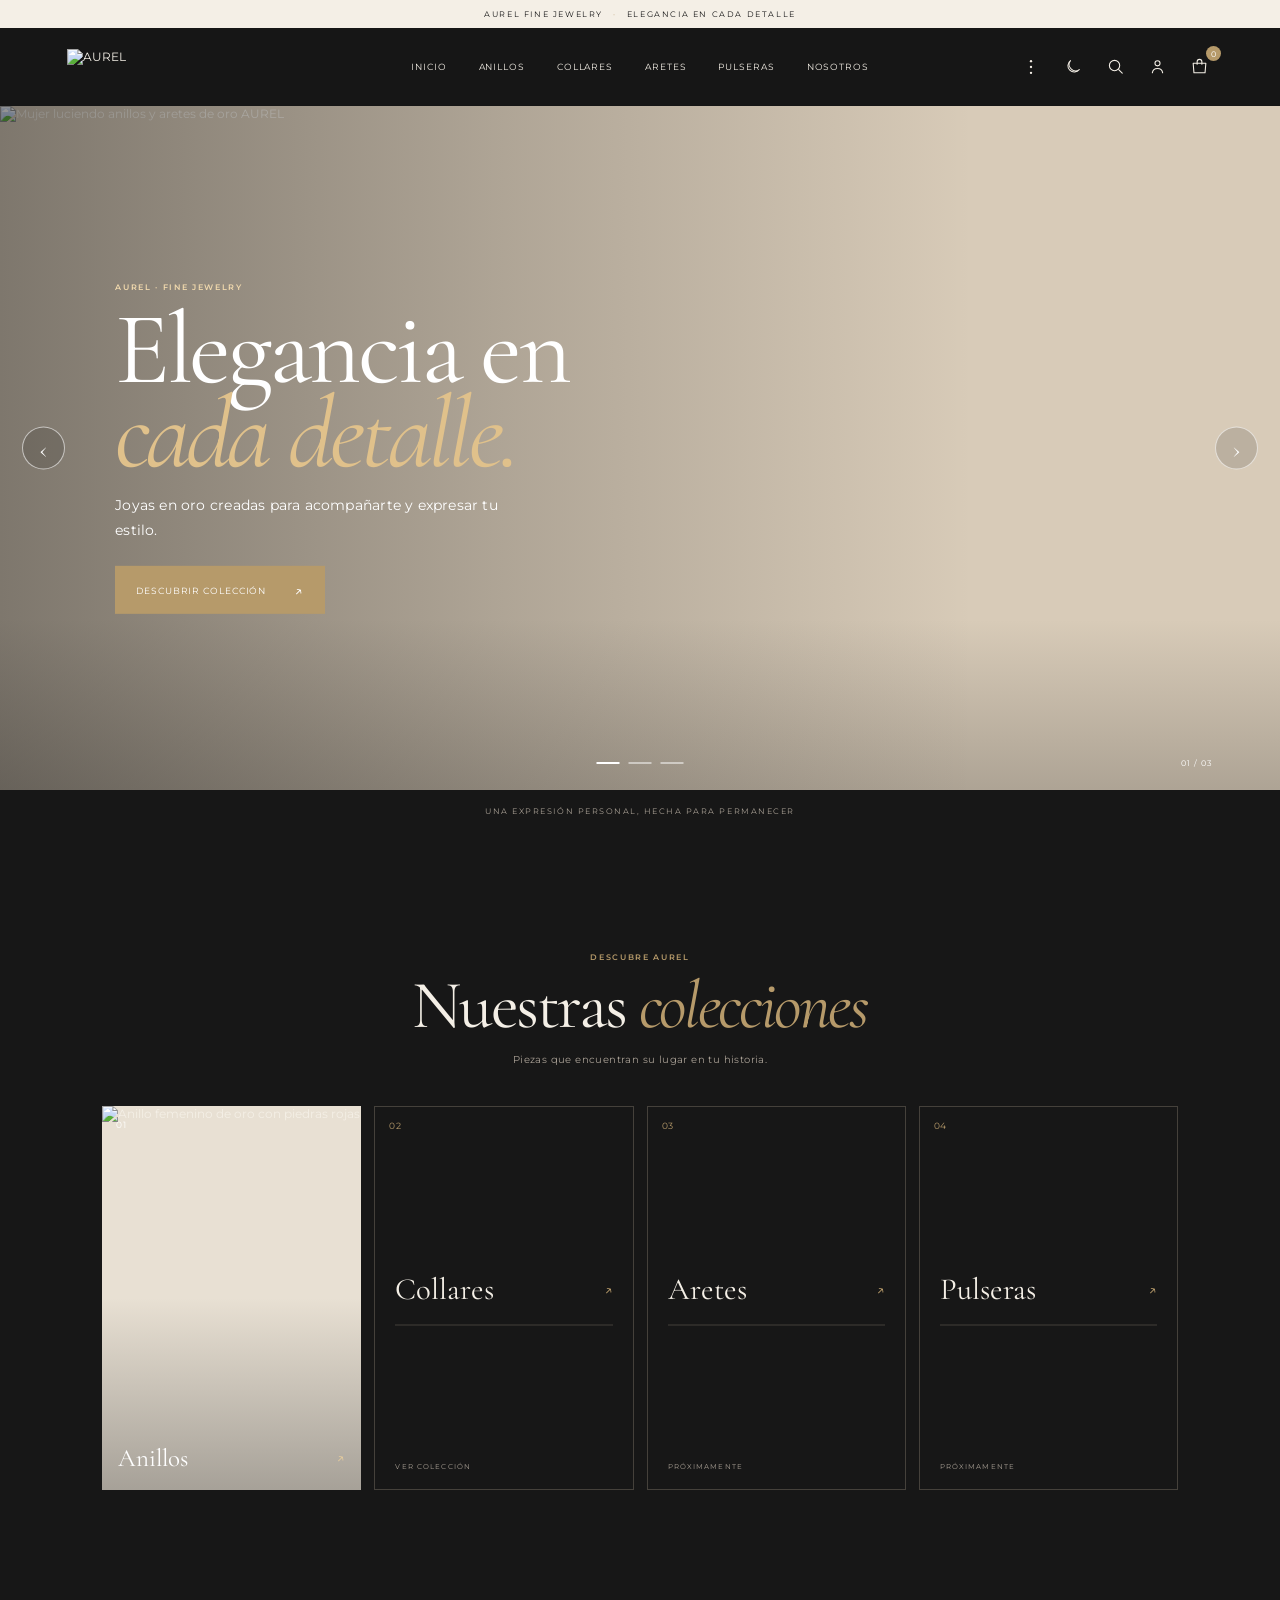
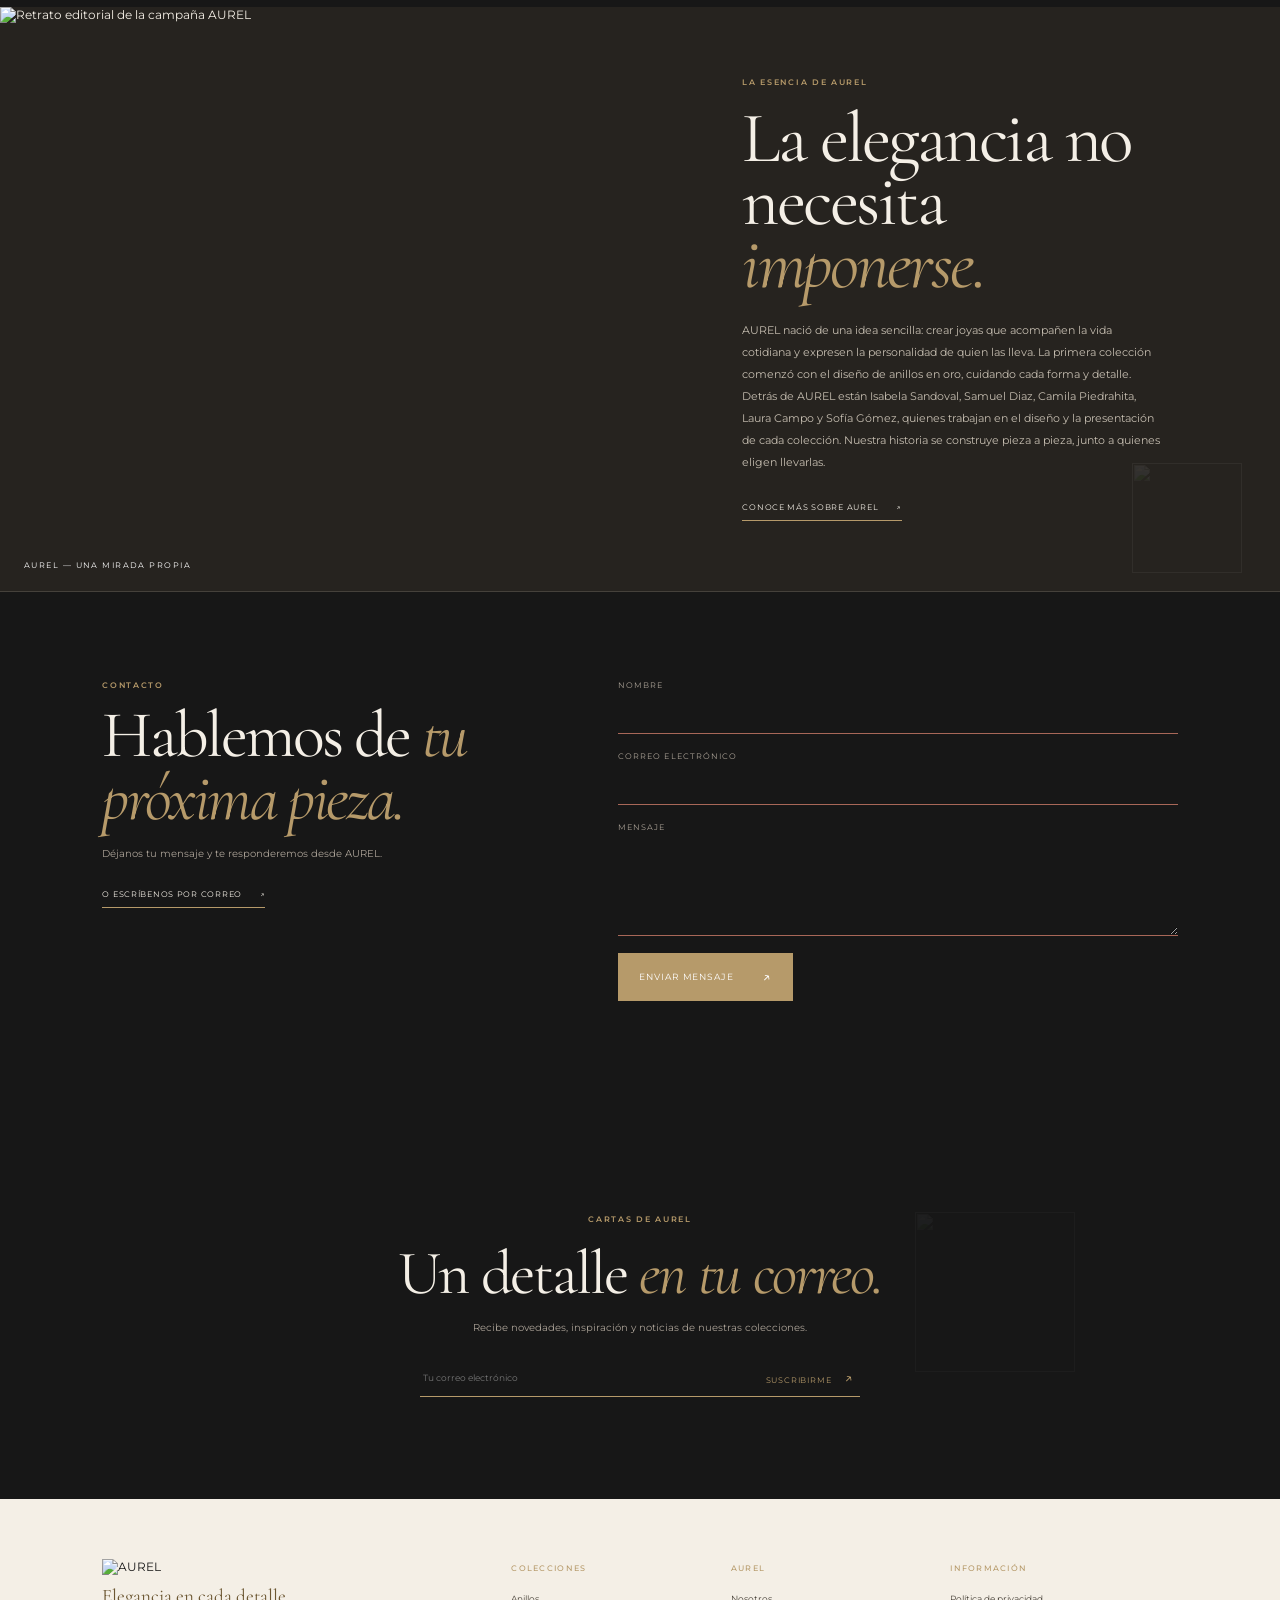
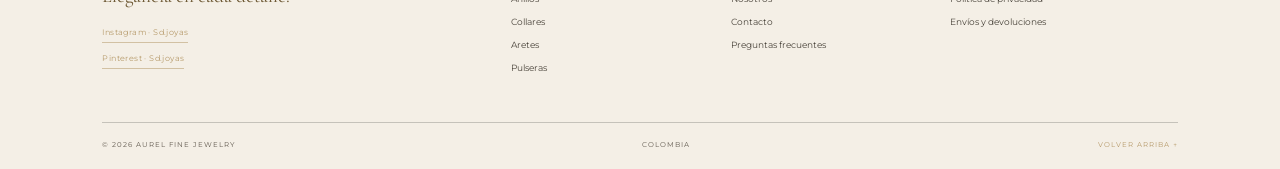
==== index.html @ a9e57bd9 "Add files via upload" ====
﻿<!doctype html>
<html lang="es" data-theme="dark">
<head>
<meta charset="utf-8"><meta name="viewport" content="width=device-width, initial-scale=1"><meta name="theme-color" content="#171717"><meta name="description" content="AUREL Fine Jewelry. Joyas de oro contemporáneas, elegancia en cada detalle.">
<title>AUREL — Fine Jewelry</title>
<link rel="preconnect" href="https://fonts.googleapis.com"><link rel="preconnect" href="https://fonts.gstatic.com" crossorigin><link href="https://fonts.googleapis.com/css2?family=Cormorant+Garamond:wght@400;500;600&family=Montserrat:wght@400;500;600&display=swap" rel="stylesheet"><link rel="stylesheet" href="styles.css"><script src="script.js" defer></script>
</head>
<body>
<div class="topline">AUREL FINE JEWELRY <span>·</span> ELEGANCIA EN CADA DETALLE</div>
<header class="header"><button class="menu-toggle icon-button" aria-label="Abrir menú" aria-expanded="false" aria-controls="primary-nav"><span></span><span></span></button><a class="brand" href="#inicio" aria-label="AUREL, inicio"><img src="img/Logotipo tipográfico@1x.png" alt="AUREL"></a><nav class="nav" id="primary-nav" aria-label="Navegación principal"><a href="#inicio">Inicio</a><a href="productos.html#anillos" data-category-nav="Anillos">Anillos</a><a href="collares.html" data-category-nav="Collares">Collares</a><a href="aretes.html#catalogo" data-category-nav="Aretes">Aretes</a><a href="pulseras.html#catalogo" data-category-nav="Pulseras">Pulseras</a><a href="#nosotros">Nosotros</a></nav><div class="header-actions"><button class="icon-button more-menu-toggle" aria-label="Abrir menú de navegación" aria-expanded="false" aria-controls="site-menu" title="Más secciones"><svg viewBox="0 0 24 24" aria-hidden="true"><circle cx="12" cy="5" r="1.4"/><circle cx="12" cy="12" r="1.4"/><circle cx="12" cy="19" r="1.4"/></svg></button><button class="icon-button theme-toggle" aria-label="Cambiar a modo oscuro" aria-pressed="false" title="Cambiar tema"><svg class="theme-sun" viewBox="0 0 24 24" aria-hidden="true"><circle cx="12" cy="12" r="3.5"/><path d="M12 2v2m0 16v2M4.93 4.93l1.42 1.42m11.3 11.3 1.42 1.42M2 12h2m16 0h2M4.93 19.07l1.42-1.42m11.3-11.3 1.42-1.42"/></svg><svg class="theme-moon" viewBox="0 0 24 24" aria-hidden="true"><path d="M20.5 15.4A8.5 8.5 0 0 1 8.6 3.5 8.5 8.5 0 1 0 20.5 15.4Z"/></svg></button><button class="icon-button search-toggle" aria-label="Buscar productos" aria-expanded="false"><svg viewBox="0 0 24 24" aria-hidden="true"><circle cx="10.8" cy="10.8" r="6.5"/><path d="m16 16 4.5 4.5"/></svg></button><button class="icon-button account-button" aria-label="Información de contacto"><svg viewBox="0 0 24 24" aria-hidden="true"><circle cx="12" cy="8" r="3.2"/><path d="M5.5 20c.4-3.5 2.7-5.5 6.5-5.5s6.1 2 6.5 5.5"/></svg></button><button class="icon-button cart-toggle" aria-label="Abrir carrito"><svg viewBox="0 0 24 24" aria-hidden="true"><path d="M4 8h16l-1 12H5L4 8Z"/><path d="M9 9V6a3 3 0 0 1 6 0v3"/></svg><span class="cart-count" aria-live="polite">0</span></button></div></header><nav class="site-menu" id="site-menu" aria-label="Todas las secciones" hidden><a href="index.html#inicio">Inicio</a><a href="index.html#categorias">Colecciones</a><details><summary>Productos</summary><a href="productos.html#anillos">Anillos</a><a href="collares.html">Collares</a><a href="aretes.html#catalogo">Aretes</a><a href="pulseras.html#catalogo">Pulseras</a></details><a href="index.html#nosotros">La esencia de AUREL</a><a href="index.html#contacto">Contacto</a></nav>
<form class="search-panel" role="search" hidden><label for="site-search">Buscar en AUREL</label><div><input id="site-search" type="search" placeholder="Anillo, diseño femenino…"><button type="submit" aria-label="Buscar">↗</button></div></form>
<main>
<section class="hero" id="inicio" aria-label="Campaña AUREL"><div class="carousel" aria-roledescription="carrusel"><div class="carousel-track" aria-live="polite"><article class="carousel-slide is-active" data-slide="0" aria-hidden="false"><img src="img/portada/modelo 1.png" alt="Mujer luciendo anillos y aretes de oro AUREL"><div class="slide-caption"><p class="eyebrow">AUREL · FINE JEWELRY</p><h1>Elegancia en<br><em>cada detalle.</em></h1><p class="slide-description">Joyas en oro creadas para acompañarte y expresar tu estilo.</p><a class="button button-gold" href="#categorias">Descubrir colección <span>↗</span></a></div></article><article class="carousel-slide" data-slide="1" aria-hidden="true"><img src="img/portada/modelo 2.png" alt="Mujer luciendo collares y pulseras de oro AUREL"><div class="slide-caption"><p class="eyebrow">AUREL · FINE JEWELRY</p><h2>Una expresión<br><em>personal.</em></h2><p class="slide-description">Diseños contemporáneos que convierten los detalles en identidad.</p><a class="button button-gold" href="#categorias">Descubrir colección <span>↗</span></a></div></article><article class="carousel-slide" data-slide="2" aria-hidden="true"><img src="img/portada/modelo 3.png" alt="Hombre luciendo anillo y cadena de oro AUREL"><div class="slide-caption"><p class="eyebrow">AUREL · FINE JEWELRY</p><h2>Hecho para<br><em>permanecer.</em></h2><p class="slide-description">Piezas para llevar contigo, todos los días y en cada historia.</p><a class="button button-gold" href="#categorias">Descubrir colección <span>↗</span></a></div></article></div><button class="carousel-arrow carousel-prev" aria-label="Fotografía anterior">‹</button><button class="carousel-arrow carousel-next" aria-label="Fotografía siguiente">›</button><div class="carousel-dots" role="group" aria-label="Elegir fotografía"><button class="is-active" data-go-slide="0" aria-label="Mostrar modelo 1" aria-pressed="true"></button><button data-go-slide="1" aria-label="Mostrar modelo 2" aria-pressed="false"></button><button data-go-slide="2" aria-label="Mostrar modelo 3" aria-pressed="false"></button></div><span class="carousel-count"><span class="current-slide">01</span> / 03</span></div><p class="hero-footnote">UNA EXPRESIÓN PERSONAL, HECHA PARA PERMANECER</p></section>


<section class="categories section-pad" id="categorias"><div class="section-head"><p class="eyebrow">DESCUBRE AUREL</p><h2>Nuestras <em>colecciones</em></h2><p class="section-intro">Piezas que encuentran su lugar en tu historia.</p></div><div class="category-grid"><a class="category-card category-rings" href="productos.html#anillos" data-category-link="Anillos"><img src="img/anillos/anillo F.png" alt="Anillo femenino de oro con piedras rojas" loading="lazy"><span class="category-number">01</span><span class="category-label">Anillos <b>↗</b></span></a><a class="category-card category-text-only" href="collares.html" data-category-link="Collares"><img class="category-photo" src="img/collares/collar F.png" alt="Collar AUREL" hidden><span class="category-number">02</span><span class="category-label">Collares <b>↗</b></span><span class="category-status">VER COLECCIÓN</span></a><a class="category-card category-text-only" href="aretes.html#catalogo" data-category-link="Aretes"><img class="category-photo" src="img/aretes/arete F.png" alt="Aretes AUREL" hidden><span class="category-number">03</span><span class="category-label">Aretes <b>↗</b></span><span class="category-status">PRÓXIMAMENTE</span></a><a class="category-card category-text-only" href="pulseras.html#catalogo" data-category-link="Pulseras"><img class="category-photo" src="img/pulseras/pulsera F.png" alt="Pulsera AUREL" hidden><span class="category-number">04</span><span class="category-label">Pulseras <b>↗</b></span><span class="category-status">PRÓXIMAMENTE</span></a></div></section><section class="story" id="nosotros"><div class="story-image"><img src="img/portada/modelo 2.png" alt="Retrato editorial de la campaña AUREL" loading="lazy"><span class="story-caption">AUREL — UNA MIRADA PROPIA</span></div><div class="story-copy"><p class="eyebrow">LA ESENCIA DE AUREL</p><h2>La elegancia no necesita <em>imponerse.</em></h2><p>AUREL nació de una idea sencilla: crear joyas que acompañen la vida cotidiana y expresen la personalidad de quien las lleva. La primera colección comenzó con el diseño de anillos en oro, cuidando cada forma y detalle. Detrás de AUREL están Isabela Sandoval, Samuel Diaz, Camila Piedrahita, Laura Campo y Sofía Gómez, quienes trabajan en el diseño y la presentación de cada colección. Nuestra historia se construye pieza a pieza, junto a quienes eligen llevarlas.</p><a class="text-link" href="#contacto">Conoce más sobre AUREL <span>↗</span></a><img class="story-mark" src="img/Símbolo@1x.png" alt="" loading="lazy"></div></section>
<section class="contact-section section-pad" id="contacto"><div class="contact-copy"><p class="eyebrow">CONTACTO</p><h2>Hablemos de <em>tu próxima pieza.</em></h2><p>Déjanos tu mensaje y te responderemos desde AUREL.</p><a class="text-link" href="mailto:hola@aurel.co">O escríbenos por correo <span>↗</span></a></div><form class="contact-form"><div class="form-field"><label for="contact-name">Nombre</label><input id="contact-name" name="name" type="text" autocomplete="name" required></div><div class="form-field"><label for="contact-email">Correo electrónico</label><input id="contact-email" name="email" type="email" autocomplete="email" required></div><div class="form-field"><label for="contact-message">Mensaje</label><textarea id="contact-message" name="message" rows="4" required></textarea></div><button class="button button-gold" type="submit">Enviar mensaje <span>↗</span></button><p class="form-feedback" role="status" aria-live="polite"></p></form></section><section class="newsletter" id="newsletter"><img src="img/Símbolo@1x.png" alt="" class="newsletter-mark"><p class="eyebrow">CARTAS DE AUREL</p><h2>Un detalle <em>en tu correo.</em></h2><p>Recibe novedades, inspiración y noticias de nuestras colecciones.</p><form class="newsletter-form"><label class="visually-hidden" for="newsletter-email">Tu correo electrónico</label><input id="newsletter-email" type="email" placeholder="Tu correo electrónico" required><button type="submit">Suscribirme <span>↗</span></button></form></section>
</main>
<footer class="footer"><div class="footer-main"><div class="footer-brand"><a href="#inicio"><img src="img/Logotipo tipográfico@1x.png" alt="AUREL"></a><p>Elegancia en cada detalle.</p><div class="social-links"><a href="https://www.instagram.com/sd.joyas/" aria-label="Instagram: Sd.joyas">Instagram · Sd.joyas</a><a href="https://www.pinterest.com/sd.joyas/" aria-label="Pinterest: Sd.joyas">Pinterest · Sd.joyas</a></div></div><div class="footer-column"><h2>COLECCIONES</h2><a href="productos.html#anillos">Anillos</a><a href="collares.html">Collares</a><a href="aretes.html#catalogo">Aretes</a><a href="pulseras.html#catalogo">Pulseras</a></div><div class="footer-column"><h2>AUREL</h2><a href="#nosotros">Nosotros</a><a href="mailto:hola@aurel.co">Contacto</a><a href="mailto:hola@aurel.co?subject=Preguntas%20frecuentes">Preguntas frecuentes</a></div><div class="footer-column"><h2>INFORMACIÓN</h2><a href="mailto:hola@aurel.co?subject=Informaci%C3%B3n%20de%20privacidad">Política de privacidad</a><a href="mailto:hola@aurel.co?subject=Informaci%C3%B3n%20de%20env%C3%ADos">Envíos y devoluciones</a></div></div><div class="footer-bottom"><span>© <span id="year"></span> AUREL FINE JEWELRY</span><span>COLOMBIA</span><a href="#inicio">VOLVER ARRIBA ↑</a></div></footer>
<div class="scrim" hidden></div><aside class="cart-drawer" aria-label="Tu carrito" aria-hidden="true"><div class="drawer-head"><div><p class="eyebrow">SELECCIÓN AUREL</p><h2>Tu carrito <span class="drawer-count">(0)</span></h2></div><button class="icon-button close-cart" aria-label="Cerrar carrito">×</button></div><div class="cart-items"></div><div class="cart-empty"><img src="img/Símbolo@1x.png" alt=""><p>Tu selección comienza con una pieza especial.</p><a class="text-link continue-shopping" href="productos.html#anillos">Descubrir anillos ↗</a></div><div class="cart-summary" hidden><div><span>Subtotal</span><strong class="subtotal">$0</strong></div><p>El envío se calcula al confirmar el pedido.</p><a class="button button-gold checkout-link" href="mailto:hola@aurel.co?subject=Mi%20selecci%C3%B3n%20AUREL">Consultar selección <span>↗</span></a></div></aside><dialog class="product-dialog" aria-labelledby="dialog-title"><button class="dialog-close icon-button" aria-label="Cerrar detalle">×</button><div class="dialog-content"></div></dialog><div class="toast" role="status" aria-live="polite"></div>
</body></html>
---- styles.css ----
﻿:root{--ink:#171717;--ivory:#F4EFE6;--gold:#B69A6A;--sand:#D8CBB8;--muted:#777168;--line:#d9d1c3;--serif:'Cormorant Garamond',Georgia,serif;--sans:'Montserrat',Arial,sans-serif;--max:1600px}*{box-sizing:border-box}html{scroll-behavior:smooth;scroll-padding-top:100px}body{margin:0;background:var(--ivory);color:var(--ink);font-family:var(--sans);font-size:12px;-webkit-font-smoothing:antialiased}body.locked{overflow:hidden}button,input{font:inherit;color:inherit}button,a{-webkit-tap-highlight-color:transparent}a{color:inherit;text-decoration:none}button{cursor:pointer}.topline{height:28px;display:flex;align-items:center;justify-content:center;gap:10px;background:var(--ink);color:var(--ivory);font-size:8px;letter-spacing:.2em}.topline span{color:var(--gold)}.header{height:78px;position:sticky;top:0;z-index:20;background:rgba(244,239,230,.97);display:grid;grid-template-columns:1fr auto 1fr;align-items:center;padding:0 5.2%;border-bottom:1px solid #17171714}.brand img{display:block;width:108px;height:36px;object-fit:contain;object-position:left center}.nav{display:flex;align-items:center;gap:clamp(17px,2.5vw,38px)}.nav a{font-size:9px;letter-spacing:.1em;text-transform:uppercase;position:relative}.nav a:after{content:'';position:absolute;left:0;bottom:-7px;width:0;height:1px;background:var(--gold);transition:width .25s}.nav a:hover:after{width:100%}.header-actions{justify-self:end;display:flex;align-items:center;gap:17px}.icon-button{border:0;background:none;padding:4px;display:grid;place-items:center;position:relative}.icon-button svg{width:19px;height:19px;fill:none;stroke:currentColor;stroke-width:1.35;stroke-linecap:round;stroke-linejoin:round}.cart-count{position:absolute;right:-8px;top:-7px;min-width:15px;height:15px;border-radius:50%;display:grid;place-items:center;background:var(--gold);color:white;font-size:8px}.menu-toggle{display:none}.search-panel{position:fixed;z-index:19;top:106px;left:0;right:0;padding:25px max(7%,calc((100vw - 900px)/2));background:var(--ivory);box-shadow:0 15px 25px #17171712}.search-panel[hidden]{display:none}.search-panel label{display:block;font-size:9px;letter-spacing:.14em;text-transform:uppercase;color:var(--muted);margin-bottom:10px}.search-panel div{display:flex;border-bottom:1px solid var(--gold)}.search-panel input{flex:1;border:0;background:none;padding:12px 0;outline:none;font-family:var(--serif);font-size:22px}.search-panel button{border:0;background:none;font-size:22px;color:var(--gold)}
.hero{max-width:var(--max);margin:auto;position:relative;padding:0 5.2% 25px}.hero-grid{height:min(57vw,690px);min-height:450px;display:grid;grid-template-columns:1fr 1fr 1fr;gap:8px;overflow:hidden}.hero-photo{margin:0;min-width:0;position:relative;overflow:hidden;background:var(--sand)}.hero-photo img{width:100%;height:100%;object-fit:cover;object-position:center 33%;display:block;transition:transform 1.2s cubic-bezier(.2,.65,.2,1)}.hero-photo:hover img{transform:scale(1.025)}.hero-photo:nth-child(2) img{object-position:center 30%}.hero-photo:nth-child(3) img{object-position:center 28%}.hero-photo:after{content:'';position:absolute;inset:45% 0 0;background:linear-gradient(transparent,#17171732)}.hero-photo figcaption{position:absolute;z-index:1;left:18px;bottom:17px;color:white;font-size:8px;letter-spacing:.16em}.hero-overlay{position:absolute;z-index:2;top:50%;left:50%;transform:translate(-50%,-48%);width:min(390px,38%);text-align:center;padding:36px 28px 32px;background:rgba(244,239,230,.94);border:1px solid #b69a6a78}.hero-symbol{display:block;margin:0 auto 12px;width:33px;height:33px}.hero-symbol img{width:100%;height:100%;object-fit:contain;opacity:.82}.eyebrow{margin:0 0 15px;font-size:8px;letter-spacing:.21em;color:var(--gold);font-weight:600}.hero h1,.section-head h2,.story h2,.newsletter h2{font-family:var(--serif);font-weight:400;letter-spacing:-.035em}.hero h1{font-size:clamp(48px,6vw,80px);line-height:.84;margin:0 0 24px}.hero h1 em,.section-head h2 em,.story h2 em,.newsletter h2 em{font-weight:400;color:var(--gold)}.button{min-height:48px;padding:0 21px;display:inline-flex;align-items:center;justify-content:center;gap:28px;font-size:9px;letter-spacing:.1em;text-transform:uppercase;border:0;transition:background .2s,transform .2s}.button:hover{transform:translateY(-2px)}.button-gold{background:var(--gold);color:white}.button-gold:hover{background:#9e8254}.button span{font-size:15px}.hero-footnote{text-align:center;margin:17px 0 0;font-size:8px;letter-spacing:.18em;color:var(--muted)}.section-pad{max-width:var(--max);padding-left:8%;padding-right:8%;margin:0 auto}.categories{padding-top:112px;padding-bottom:117px}.section-head{text-align:center;margin-bottom:40px}.section-head .eyebrow{margin-bottom:12px}.section-head h2{font-size:clamp(42px,5.4vw,68px);margin:0;line-height:.95}.section-intro{font-size:10px;letter-spacing:.04em;color:var(--muted);margin:14px 0 0}.category-grid{display:grid;grid-template-columns:repeat(4,1fr);gap:13px}.category-card{height:clamp(230px,30vw,405px);position:relative;overflow:hidden;background:#e8e0d3;display:block}.category-card:after{content:'';position:absolute;inset:50% 0 0;background:linear-gradient(transparent,#17171750)}.category-card img{width:100%;height:100%;object-fit:cover;display:block;transition:transform .8s}.category-card:hover img{transform:scale(1.04)}.category-rings img{object-position:center}.category-card:nth-child(2) img{object-position:center 30%}.category-card:nth-child(3) img{object-position:center 38%}.category-card:nth-child(4) img{object-position:center 34%}.category-number{position:absolute;z-index:1;top:13px;left:14px;color:white;font-size:9px;letter-spacing:.1em}.category-label{position:absolute;z-index:1;bottom:17px;left:16px;right:16px;color:white;display:flex;justify-content:space-between;align-items:center;font-family:var(--serif);font-size:25px}.category-label b{font-family:var(--sans);font-size:15px;font-weight:400;color:#e2ca9e}.provisional{position:absolute;z-index:1;top:13px;right:12px;padding:6px 7px;background:#f4efe6cc;color:#665b4a;font-size:6px;letter-spacing:.12em}
.featured{padding-top:34px;padding-bottom:120px}.featured-head{display:flex;justify-content:space-between;align-items:end;text-align:left;margin-bottom:34px}.featured-head .section-intro{max-width:210px;text-align:right;margin:0 0 4px}.shop-controls{display:flex;align-items:center;justify-content:space-between;margin-bottom:21px;border-bottom:1px solid var(--line);padding-bottom:14px}.filters{display:flex;gap:20px}.filter-chip{padding:0 0 5px;border:0;border-bottom:1px solid transparent;background:none;font-size:8px;letter-spacing:.08em;text-transform:uppercase;color:var(--muted)}.filter-chip.is-active{color:var(--ink);border-color:var(--gold)}.result-count{font-size:8px;color:var(--muted);letter-spacing:.1em}.product-grid{display:grid;grid-template-columns:repeat(3,1fr);gap:19px}.product-card{min-width:0}.product-image{height:clamp(260px,37vw,480px);position:relative;background:#ebe5da;overflow:hidden;cursor:pointer}.product-image img{width:100%;height:100%;object-fit:cover;display:block;transition:transform .7s}.product-card:hover .product-image img{transform:scale(1.025)}.product-open{position:absolute;inset:0;width:100%;border:0;background:none}.product-open:focus-visible{outline:2px solid var(--gold);outline-offset:-4px}.product-type{position:absolute;top:13px;left:13px;padding:7px 9px;background:#f4efe6e8;font-size:7px;letter-spacing:.13em;text-transform:uppercase}.product-view{position:absolute;right:12px;bottom:12px;padding:10px 13px;background:var(--ivory);font-size:8px;letter-spacing:.08em;text-transform:uppercase;opacity:0;transform:translateY(5px);transition:.2s}.product-card:hover .product-view,.product-open:focus-visible+.product-type+.product-view{opacity:1;transform:none}.product-meta{display:flex;justify-content:space-between;gap:12px;padding:15px 1px 0}.product-meta h3{font-family:var(--serif);font-size:22px;font-weight:500;margin:0 0 4px}.product-meta p{font-size:8px;color:var(--muted);margin:0;letter-spacing:.06em}.product-price{font-size:10px;white-space:nowrap;padding-top:5px}.product-actions{display:flex;gap:8px;padding:13px 0 0}.small-button{flex:1;height:38px;background:none;border:1px solid var(--gold);font-size:8px;letter-spacing:.09em;text-transform:uppercase;transition:.2s}.small-button:hover{background:var(--gold);color:white}.small-button.primary{background:var(--ink);border-color:var(--ink);color:var(--ivory)}.small-button.primary:hover{background:var(--gold);border-color:var(--gold)}
.story{max-width:var(--max);margin:0 auto;min-height:560px;display:grid;grid-template-columns:1fr 1fr;background:#e8e0d3}.story-image{min-height:560px;position:relative;overflow:hidden}.story-image img{width:100%;height:100%;position:absolute;inset:0;object-fit:cover;object-position:center 30%}.story-caption{position:absolute;left:24px;bottom:21px;color:white;font-size:8px;letter-spacing:.18em}.story-copy{position:relative;overflow:hidden;align-self:center;padding:70px clamp(45px,8vw,125px)}.story-copy .eyebrow{margin-bottom:20px}.story h2{font-size:clamp(48px,5.6vw,72px);line-height:.88;margin:0 0 23px}.story-copy>p:not(.eyebrow){max-width:420px;font-size:11px;line-height:2;color:#625d54;margin:0 0 25px}.text-link{display:inline-block;border-bottom:1px solid var(--gold);padding-bottom:8px;font-size:8px;letter-spacing:.09em;text-transform:uppercase}.text-link span{margin-left:15px}.story-mark{position:absolute;right:6%;bottom:3%;width:110px;height:110px;object-fit:contain;opacity:.07}.newsletter{position:relative;text-align:center;padding:93px 20px 102px;overflow:hidden}.newsletter .eyebrow{margin-bottom:12px}.newsletter h2{font-size:clamp(43px,5vw,62px);margin:0}.newsletter>p:not(.eyebrow){font-size:10px;color:var(--muted);margin:10px 0 25px}.newsletter-form{position:relative;z-index:1;display:flex;width:min(440px,90%);margin:auto;border-bottom:1px solid var(--gold)}.newsletter-form input{flex:1;min-width:0;background:none;border:0;outline:0;padding:13px 3px;font-size:9px}.newsletter-form button{border:0;background:none;color:var(--gold);font-size:8px;letter-spacing:.1em;text-transform:uppercase}.newsletter-form button span{font-size:15px;margin-left:10px}.newsletter-mark{position:absolute;right:16%;top:24%;width:160px;height:160px;object-fit:contain;opacity:.035}
.footer{background:var(--ink);color:var(--ivory);padding:60px 8% 20px}.footer-main{max-width:1300px;margin:auto;display:grid;grid-template-columns:2fr 1fr 1fr 1.2fr;gap:30px;padding-bottom:49px}.footer-brand img{width:112px;height:38px;object-fit:contain;object-position:left;filter:brightness(0) invert(1)}.footer-brand p{font-family:var(--serif);font-size:19px;color:var(--sand);margin:9px 0 18px}.social-links{display:flex;gap:9px}.social-links a{width:27px;height:27px;border:1px solid #b69a6a88;border-radius:50%;display:grid;place-items:center;color:var(--gold);font-size:7px}.footer-column{display:flex;flex-direction:column;gap:12px}.footer-column h2{font-size:8px;font-weight:500;letter-spacing:.16em;color:var(--gold);margin:4px 0 8px}.footer-column a{font-size:9px;color:#d3cec4;transition:color .2s}.footer-column a:hover{color:var(--gold)}.footer-bottom{max-width:1300px;margin:auto;border-top:1px solid #ffffff2b;padding-top:17px;display:flex;justify-content:space-between;font-size:7px;letter-spacing:.14em;color:#bdb7ad}.footer-bottom a{color:var(--gold)}
.scrim{position:fixed;z-index:29;inset:0;background:#17171766}.scrim[hidden]{display:none}.cart-drawer{position:fixed;z-index:30;top:0;right:0;bottom:0;width:min(440px,100%);padding:28px 30px;background:var(--ivory);transform:translateX(102%);transition:transform .3s;display:flex;flex-direction:column}.cart-drawer.is-open{transform:translateX(0)}.drawer-head{display:flex;justify-content:space-between;align-items:center;border-bottom:1px solid var(--line);padding-bottom:17px}.drawer-head .eyebrow{margin-bottom:5px}.drawer-head h2{font:400 34px var(--serif);margin:0}.drawer-count{font:400 12px var(--sans);color:var(--muted)}.close-cart,.dialog-close{font:300 28px var(--sans)}.cart-items{overflow:auto;flex:1}.cart-row{display:grid;grid-template-columns:78px 1fr auto;gap:13px;padding:17px 0;border-bottom:1px solid var(--line)}.cart-row img{width:78px;height:92px;object-fit:cover;background:#e8e0d3}.cart-row h3{font:500 19px var(--serif);margin:3px 0 5px}.cart-row p{font-size:8px;color:var(--muted);margin:0 0 9px}.quantity-control{display:flex;align-items:center;gap:11px;font-size:10px}.quantity-control button,.remove-item{border:0;background:none;padding:2px;color:var(--muted)}.remove-item{align-self:start;color:var(--gold);font-size:8px}.cart-empty{margin:auto;text-align:center;max-width:240px}.cart-empty[hidden]{display:none}.cart-empty img{width:41px;height:41px;object-fit:contain;opacity:.5}.cart-empty p{font:400 23px/1.2 var(--serif);color:#6a6358}.cart-summary{border-top:1px solid var(--line);padding-top:17px}.cart-summary[hidden]{display:none}.cart-summary>div{display:flex;justify-content:space-between;font-size:10px}.cart-summary strong{font-size:13px;font-weight:500}.cart-summary>p{font-size:8px;color:var(--muted);margin:10px 0 15px}.cart-summary .button{width:100%}.product-dialog{padding:0;border:0;width:min(900px,92vw);max-width:none;max-height:88vh;background:var(--ivory);color:var(--ink)}.product-dialog::backdrop{background:#17171799}.dialog-close{position:absolute;z-index:1;top:11px;right:13px}.dialog-content{display:grid;grid-template-columns:1fr 1fr;min-height:510px}.dialog-gallery{display:grid;grid-template-rows:1fr 110px;min-height:510px;background:#e8e0d3}.dialog-main-image{width:100%;height:100%;min-height:360px;object-fit:cover}.dialog-thumbs{display:flex;gap:8px;padding:8px;overflow:auto}.dialog-thumbs button{width:78px;flex:0 0 78px;padding:0;border:1px solid transparent;background:none}.dialog-thumbs button.is-active{border-color:var(--gold)}.dialog-thumbs img{width:100%;height:90px;object-fit:cover;display:block}.dialog-info{padding:55px clamp(25px,5vw,56px);align-self:center}.dialog-info .eyebrow{margin-bottom:11px}.dialog-info h2{font:500 43px/.95 var(--serif);margin:0 0 10px}.dialog-price{font-size:12px;color:var(--gold);margin:0 0 22px}.dialog-description{font-size:10px;line-height:1.9;color:#6d675e;border-top:1px solid var(--line);padding-top:15px}.dialog-material{font-size:9px;letter-spacing:.08em;margin:17px 0 20px}.dialog-info label{display:block;font-size:8px;letter-spacing:.1em;text-transform:uppercase;margin-bottom:8px}.size-select{width:100%;height:42px;border:1px solid var(--line);background:none;padding:0 10px;font-size:10px;margin-bottom:15px}.dialog-qty{display:inline-flex;height:39px;border:1px solid var(--line);align-items:center;margin-right:8px}.dialog-qty button{width:34px;height:100%;border:0;background:none}.dialog-qty span{min-width:24px;text-align:center;font-size:10px}.dialog-add{width:calc(100% - 91px);height:40px;border:0;background:var(--ink);color:white;font-size:8px;letter-spacing:.1em;text-transform:uppercase}.dialog-add:hover{background:var(--gold)}.toast{position:fixed;z-index:50;left:50%;bottom:22px;transform:translate(-50%,15px);padding:13px 20px;background:var(--ink);color:var(--ivory);font-size:9px;letter-spacing:.04em;opacity:0;pointer-events:none;transition:.25s}.toast.is-visible{opacity:1;transform:translate(-50%,0)}.visually-hidden{position:absolute;width:1px;height:1px;padding:0;margin:-1px;overflow:hidden;clip:rect(0,0,0,0);white-space:nowrap;border:0}
@media(max-width:980px){.header{padding:0 4%}.nav{gap:15px}.nav a{font-size:8px}.header-actions{gap:12px}.hero-grid{height:62vw;min-height:420px}.hero-overlay{width:40%;padding:29px 19px}.hero h1{font-size:clamp(44px,6vw,64px)}.section-pad{padding-left:6%;padding-right:6%}.story-copy{padding:55px 7%}.story h2{font-size:55px}.footer{padding-left:6%;padding-right:6%}}
@media(max-width:700px){.topline{font-size:7px;height:25px}.header{height:66px;grid-template-columns:1fr auto 1fr;padding:0 5%}.menu-toggle{display:flex;grid-column:1;grid-row:1;justify-self:start;flex-direction:column;gap:5px;width:25px}.menu-toggle span{width:19px;height:1px;background:var(--ink);transition:.2s}.menu-toggle[aria-expanded=true] span:first-child{transform:translateY(3px) rotate(45deg)}.menu-toggle[aria-expanded=true] span:last-child{transform:translateY(-3px) rotate(-45deg)}.brand{grid-column:2;grid-row:1}.brand img{width:88px;height:31px}.header-actions{grid-column:3;grid-row:1;gap:11px}.header-actions .account-button{display:none}.icon-button svg{width:17px;height:17px}.nav{position:absolute;top:66px;left:0;right:0;padding:22px 7% 27px;background:var(--ivory);border-top:1px solid var(--line);display:flex;flex-direction:column;align-items:flex-start;gap:20px;opacity:0;visibility:hidden;transform:translateY(-8px);transition:.2s}.nav.is-open{opacity:1;visibility:visible;transform:none}.nav a{font-size:9px}.search-panel{top:91px}.hero{padding:0 0 20px}.hero-grid{height:125vw;min-height:0;max-height:680px;grid-template-columns:1fr 1fr;gap:4px}.hero-photo:nth-child(3){display:none}.hero-photo img{object-position:center 34%}.hero-photo:nth-child(2) img{object-position:center 30%}.hero-photo figcaption{left:9px;bottom:9px;font-size:6px}.hero-overlay{width:74%;padding:19px 14px 20px;top:52%}.hero-symbol{width:26px;height:26px;margin-bottom:7px}.hero-overlay .eyebrow{font-size:6px;margin-bottom:9px}.hero h1{font-size:clamp(49px,13vw,69px);margin-bottom:15px}.hero .button{min-height:40px;font-size:7px;gap:17px}.hero-footnote{font-size:6px;letter-spacing:.13em;margin-top:12px}.categories{padding-top:72px;padding-bottom:80px}.section-head{margin-bottom:26px}.section-head h2{font-size:48px}.section-intro{font-size:9px}.category-grid{grid-template-columns:1fr 1fr;gap:8px}.category-card{height:64vw;max-height:360px}.category-label{font-size:22px;left:11px;right:11px;bottom:12px}.category-number{top:10px;left:11px}.provisional{top:9px;right:8px;font-size:5px;padding:5px}.featured{padding-top:4px;padding-bottom:79px}.featured-head{display:block;text-align:center;margin-bottom:27px}.featured-head .section-intro{text-align:center;max-width:none;margin-top:12px}.shop-controls{display:block;margin-bottom:16px}.filters{gap:15px;overflow:auto;white-space:nowrap;padding-bottom:8px}.filter-chip{font-size:7px}.result-count{display:block;text-align:right;font-size:7px;margin-top:5px}.product-grid{grid-template-columns:1fr;gap:33px}.product-image{height:112vw;max-height:540px}.product-meta h3{font-size:24px}.product-meta p{font-size:8px}.product-price{font-size:10px}.product-view{opacity:1;transform:none;font-size:7px}.product-actions{padding-top:11px}.small-button{height:42px}.story{grid-template-columns:1fr}.story-image{min-height:0;height:95vw;max-height:490px}.story-copy{padding:56px 8% 67px}.story h2{font-size:58px}.story-copy>p:not(.eyebrow){font-size:10px}.story-mark{width:75px;height:75px}.newsletter{padding:72px 18px 78px}.newsletter h2{font-size:48px}.newsletter>p:not(.eyebrow){font-size:9px;max-width:280px;margin:10px auto 20px}.newsletter-mark{right:-13px;top:22%;width:95px;height:95px}.footer{padding:45px 7% 17px}.footer-main{grid-template-columns:1fr 1fr;gap:30px 22px;padding-bottom:35px}.footer-brand{grid-column:1/-1}.footer-brand img{width:100px}.footer-brand p{font-size:17px;margin:5px 0 12px}.footer-column{gap:10px}.footer-column h2{font-size:7px}.footer-column a{font-size:8px}.footer-bottom{font-size:6px;letter-spacing:.08em}.cart-drawer{padding:23px 20px}.dialog-content{grid-template-columns:1fr;max-height:88vh;overflow:auto}.dialog-gallery{min-height:0;grid-template-rows:minmax(260px,65vw) 82px}.dialog-main-image{min-height:0}.dialog-thumbs button{width:59px;flex-basis:59px}.dialog-thumbs img{height:64px}.dialog-info{padding:26px 23px 28px}.dialog-info h2{font-size:36px}.product-dialog{width:94vw;max-height:90vh}.dialog-close{position:fixed;top:5vh;right:6vw;background:#f4efe6dd;border-radius:50%;width:34px;height:34px}}
@media(max-width:380px){.header-actions{gap:7px}.category-label{font-size:19px}.filters{gap:11px}.filter-chip{font-size:6px}.hero h1{font-size:47px}}@media(prefers-reduced-motion:reduce){html{scroll-behavior:auto}*,*::before,*::after{transition-duration:.01ms!important;animation-duration:.01ms!important;animation-iteration-count:1!important}}
/* Carrusel de campaña a todo el ancho: una modelo por diapositiva. */
.hero{max-width:none;width:100%;padding:0 0 24px}.carousel{height:min(76vh,900px);min-height:530px;position:relative;overflow:hidden;background:#d8cbb8}.carousel-track,.carousel-slide{position:absolute;inset:0}.carousel-slide{opacity:0;visibility:hidden;transition:opacity .75s ease}.carousel-slide.is-active{opacity:1;visibility:visible;z-index:1}.carousel-slide>img{width:100%;height:100%;object-fit:cover;object-position:center 35%;display:block}.carousel-slide:nth-child(2)>img{object-position:center 31%}.carousel-slide:nth-child(3)>img{object-position:center 29%}.carousel-slide:after{content:'';position:absolute;inset:0;background:linear-gradient(90deg,#17171777 0%,#17171735 40%,transparent 76%),linear-gradient(0deg,#17171738,transparent 25%)}.slide-caption{position:absolute;z-index:1;left:clamp(35px,9vw,150px);top:50%;transform:translateY(-50%);width:min(520px,44vw);color:#fff}.slide-caption .eyebrow{color:#f1d9ad;margin-bottom:16px}.slide-caption h1,.slide-caption h2{font:400 clamp(60px,8vw,112px)/.82 var(--serif);letter-spacing:-.035em;margin:0 0 27px}.slide-caption h1 em,.slide-caption h2 em{font-weight:400;color:#e0c18b}.slide-caption .button{background:var(--gold);color:#fff}.carousel-arrow{position:absolute;z-index:3;top:50%;transform:translateY(-50%);width:43px;height:43px;border:1px solid #fff9;border-radius:50%;background:#17171725;color:#fff;font:300 29px/1 var(--serif);display:grid;place-items:center;transition:background .2s}.carousel-arrow:hover{background:#17171788}.carousel-prev{left:22px}.carousel-next{right:22px}.carousel-dots{position:absolute;z-index:3;bottom:26px;left:50%;transform:translateX(-50%);display:flex;gap:9px}.carousel-dots button{width:23px;height:2px;padding:0;border:0;background:#ffffff80}.carousel-dots button.is-active{background:#fff}.carousel-count{position:absolute;z-index:3;bottom:22px;right:5.2%;color:white;font-size:8px;letter-spacing:.14em}.hero-footnote{font-size:8px;letter-spacing:.19em;margin:16px auto 0}
/* Las categorías aún sin fotografía se mantienen tipográficas y limpias. */
.category-text-only{background:var(--ivory);border:1px solid var(--line);transition:background .25s,border-color .25s}.category-text-only:after{display:none}.category-text-only:hover{background:var(--sand);border-color:var(--gold)}.category-text-only .category-number{color:var(--gold)}.category-text-only .category-label{color:var(--ink);font-size:clamp(23px,2.4vw,36px);left:20px;right:20px;bottom:50%;transform:translateY(50%);border-bottom:1px solid var(--line);padding-bottom:17px}.category-text-only .category-label b{color:var(--gold)}.category-status{position:absolute;bottom:18px;left:20px;color:var(--muted);font-size:7px;letter-spacing:.16em}
/* Tema oscuro: invierte marfil y ónix, conservando el oro champán. */
:root[data-theme="dark"]{--ink:#F4EFE6;--ivory:#171717;--gold:#B69A6A;--sand:#D8CBB8;--muted:#aaa196;--line:#45413b;color-scheme:dark}
:root[data-theme="dark"] .header{background:rgba(23,23,23,.97)}:root[data-theme="dark"] .story{background:#26231f}:root[data-theme="dark"] .story-copy>p:not(.eyebrow){color:#c5bdb0}:root[data-theme="dark"] .footer-brand img{filter:none}:root[data-theme="dark"] .category-text-only:hover{background:#28251f}:root[data-theme="dark"] .category-card.category-rings{border-color:#45413b}:root[data-theme="dark"] .product-image,:root[data-theme="dark"] .dialog-gallery{background:#2b2823}:root[data-theme="dark"] .cart-row img{background:#2b2823}:root[data-theme="dark"] .search-panel{box-shadow:0 15px 25px #0008}:root[data-theme="dark"] .menu-toggle span{background:var(--ink)}.theme-toggle svg{width:18px;height:18px;fill:none;stroke:currentColor;stroke-width:1.35;stroke-linecap:round;stroke-linejoin:round}.theme-moon{display:none}:root[data-theme="dark"] .theme-sun{display:none}:root[data-theme="dark"] .theme-moon{display:block}.theme-toggle{margin-right:1px}.header-actions{gap:15px}
@media(max-width:980px){.carousel{height:72vh;min-height:470px}.slide-caption{left:7%;width:50vw}.slide-caption h1,.slide-caption h2{font-size:clamp(58px,8vw,90px)}}
@media(max-width:700px){.header-actions{gap:9px}.carousel{height:calc(82svh - 91px);min-height:480px;max-height:760px}.carousel-slide>img{object-position:54% center}.carousel-slide:nth-child(2)>img{object-position:55% center}.carousel-slide:nth-child(3)>img{object-position:56% center}.carousel-slide:after{background:linear-gradient(0deg,#17171785 0%,#17171730 47%,#17171708 100%)}.slide-caption{left:8%;top:auto;bottom:84px;transform:none;width:82%}.slide-caption .eyebrow{font-size:7px;margin-bottom:13px}.slide-caption h1,.slide-caption h2{font-size:clamp(61px,15vw,86px);margin-bottom:21px}.carousel-arrow{top:46%;width:36px;height:36px;font-size:25px}.carousel-prev{left:11px}.carousel-next{right:11px}.carousel-dots{bottom:25px;left:8%;transform:none}.carousel-count{right:8%;bottom:20px}.hero-footnote{font-size:6px;margin-top:12px}.categories{padding-top:65px}.category-grid{gap:8px}.category-text-only .category-label{left:12px;right:12px;font-size:clamp(18px,5vw,25px)}.category-status{left:12px;bottom:12px;font-size:6px}.category-text-only .category-number{top:10px;left:11px}.category-rings .category-label{left:11px}.category-rings .category-number{left:11px}}
@media(prefers-reduced-motion:reduce){.carousel-slide{transition:none}}
/* Página de catálogo independiente. */
.page-intro{padding:105px 24px 74px;text-align:center;border-bottom:1px solid var(--line)}.page-intro .eyebrow{margin-bottom:15px}.page-intro h1{font:400 clamp(54px,7vw,88px)/.9 var(--serif);letter-spacing:-.04em;margin:0}.page-intro h1 em{font-weight:400;color:var(--gold)}.page-intro>p:not(.eyebrow){max-width:440px;margin:17px auto 23px;color:var(--muted);font-size:10px;line-height:1.8}.page-intro .text-link span{margin-left:10px}.upcoming-collections{padding-top:48px;padding-bottom:100px}.upcoming-collections .category-grid{grid-template-columns:repeat(3,1fr)}.upcoming-collections .category-card{height:210px}.site-menu{position:fixed;z-index:45;top:116px;right:4.5%;width:min(290px,90vw);padding:12px 0;background:var(--ivory);border:1px solid var(--line);box-shadow:0 16px 36px #17171720;color:var(--ink)}.site-menu[hidden]{display:none}.site-menu>a,.site-menu summary,.site-menu details>a{display:block;padding:13px 20px;font-size:9px;letter-spacing:.1em;text-transform:uppercase;transition:background .2s,color .2s}.site-menu>a:hover,.site-menu details>a:hover{background:var(--sand);color:var(--ink)}.site-menu details summary{cursor:pointer;list-style:none;display:flex;justify-content:space-between;align-items:center}.site-menu details summary::-webkit-details-marker{display:none}.site-menu summary:after{content:'+';font-size:15px;color:var(--gold)}.site-menu details[open] summary:after{content:'−'}.site-menu details>a{padding:10px 20px 10px 34px;color:var(--muted);font-size:8px}.more-menu-toggle svg{width:20px;height:20px;fill:currentColor;stroke:none}.more-menu-toggle[aria-expanded=true]{color:var(--gold)}
@media(max-width:700px){.page-intro{padding:78px 22px 58px}.page-intro h1{font-size:57px}.upcoming-collections{padding-top:32px;padding-bottom:74px}.upcoming-collections .category-grid{grid-template-columns:1fr}.upcoming-collections .category-card{height:125px}.site-menu{top:94px;right:4%;width:min(320px,92vw)}}
/* El tema interpola colores sin animar el contenido ni afectar el movimiento del carrusel. */
body,.header,.topline,.nav a,.site-menu,.site-menu>a,.site-menu summary,.site-menu details>a,.footer,.footer-column a,.footer-bottom,.category-text-only,.story,.story-copy>p,.newsletter,.search-panel,.search-panel input,.cart-drawer,.cart-summary,.product-dialog,.page-intro,.filter-chip{transition:color .34s ease,background-color .34s ease,border-color .34s ease,box-shadow .34s ease}
.button,.small-button{transition:color .34s ease,background-color .34s ease,border-color .34s ease,transform .2s ease}
.footer-brand img{transition:filter .34s ease}
.carousel-slide{transition:opacity .7s ease,visibility 0s linear .7s;pointer-events:none}
.carousel-slide.is-active{transition-delay:0s;pointer-events:auto}
@media(prefers-reduced-motion:reduce){body,.header,.topline,.nav a,.site-menu,.site-menu>a,.site-menu summary,.site-menu details>a,.footer,.footer-column a,.footer-bottom,.category-text-only,.story,.story-copy>p,.newsletter,.search-panel,.search-panel input,.cart-drawer,.cart-summary,.product-dialog,.page-intro,.filter-chip,.button,.small-button,.footer-brand img,.carousel-slide{transition-duration:.01ms!important}}
/* Transición de las variables de tema para mantener sincronizados todos los componentes. */
@property --ink{syntax:"<color>";inherits:true;initial-value:#171717}
@property --ivory{syntax:"<color>";inherits:true;initial-value:#F4EFE6}
@property --muted{syntax:"<color>";inherits:true;initial-value:#777168}
@property --line{syntax:"<color>";inherits:true;initial-value:#d9d1c3}
@property --gold{syntax:"<color>";inherits:true;initial-value:#B69A6A}
html{transition:--ink .36s ease,--ivory .36s ease,--muted .36s ease,--line .36s ease,--gold .36s ease}
:root[data-theme="dark"] .footer-column a{color:#4c463d}:root[data-theme="dark"] .footer-bottom{color:#625b50;border-color:#17171735}:root[data-theme="dark"] .footer-brand p{color:#6c5732}:root[data-theme="dark"] .cart-empty p,:root[data-theme="dark"] .dialog-description{color:#d0c7b9}:root[data-theme="dark"] .product-type{background:#171717dc;color:#F4EFE6}:root[data-theme="dark"] .dialog-gallery{background:#25231f}
@media(prefers-reduced-motion:reduce){html{transition:none}}
.category-photo[hidden]{display:none}.category-text-only .category-photo{position:absolute;inset:0;width:100%;height:100%;object-fit:cover;display:block;z-index:0}.category-text-only.has-photo{border:0}.category-text-only.has-photo:after{display:block;inset:45% 0 0;background:linear-gradient(transparent,#17171760)}.category-text-only.has-photo .category-number{color:#fff}.category-text-only.has-photo .category-label{left:16px;right:16px;bottom:17px;transform:none;padding:0;border:0;color:#fff;font-size:clamp(23px,2.4vw,36px);z-index:1}.category-text-only.has-photo .category-label b{color:#e2ca9e}.category-text-only.has-photo .category-status{left:auto;right:12px;bottom:auto;top:12px;padding:6px 8px;background:#f4efe6df;color:#665b4a;z-index:1}
.category-text-only .category-photo[hidden]{display:none!important}
.collar-collection{padding-top:50px;padding-bottom:110px}.collar-grid{display:grid;grid-template-columns:repeat(2,minmax(0,1fr));gap:24px}.collar-card{min-width:0}.collar-pair{display:grid;grid-template-columns:1fr 1fr;gap:8px;background:#e8e0d3}.collar-pair img{display:block;width:100%;height:clamp(290px,39vw,520px);object-fit:cover}.collar-info{display:flex;align-items:center;justify-content:space-between;gap:15px;padding-top:16px}.collar-info .eyebrow{margin:0 0 6px}.collar-info h2{font:500 26px var(--serif);margin:0}.collar-info .button{min-height:42px;gap:13px;padding:0 14px;font-size:8px}:root[data-theme="dark"] .collar-pair{background:#25231f}
@media(max-width:700px){.collar-collection{padding:32px 5% 70px}.collar-grid{grid-template-columns:1fr;gap:35px}.collar-pair{gap:5px}.collar-pair img{height:64vw;max-height:390px}.collar-info h2{font-size:23px}.collar-info .button{min-height:39px}}
.collection-empty{padding:44px 20px;text-align:center;color:var(--muted);font:400 24px/1.3 var(--serif);border:1px solid var(--line)}.collection-empty[hidden]{display:none}.dialog-consult{display:inline-flex;align-items:center;justify-content:center;width:100%;margin-top:14px;text-decoration:none}
.slide-description{max-width:390px;margin:-10px 0 23px;color:#fff;font-size:clamp(11px,1.1vw,14px);line-height:1.8;letter-spacing:.015em}.contact-section{display:grid;grid-template-columns:.85fr 1.15fr;align-items:start;gap:clamp(40px,8vw,120px);padding-top:88px;padding-bottom:88px;border-top:1px solid var(--line)}.contact-copy .eyebrow{margin-bottom:14px}.contact-copy h2{font:400 clamp(42px,5.3vw,66px)/.95 var(--serif);letter-spacing:-.04em;margin:0 0 16px}.contact-copy h2 em{font-weight:400;color:var(--gold)}.contact-copy>p:not(.eyebrow){max-width:360px;color:var(--muted);font-size:10px;line-height:1.8;margin:0 0 22px}.contact-form{display:grid;gap:17px}.form-field{display:grid;gap:8px}.form-field label{font-size:8px;letter-spacing:.13em;text-transform:uppercase;color:var(--muted)}.form-field input,.form-field textarea{width:100%;border:0;border-bottom:1px solid var(--line);background:transparent;color:var(--ink);padding:10px 1px;font:400 12px var(--sans);outline:none;resize:vertical}.form-field input:focus,.form-field textarea:focus{border-color:var(--gold)}.form-field textarea{min-height:96px}.contact-form .button{justify-self:start}.form-feedback{min-height:15px;margin:0;color:var(--muted);font-size:9px;line-height:1.6}.contact-form input:invalid:not(:placeholder-shown),.contact-form textarea:invalid:not(:placeholder-shown){border-color:#a86758}
@media(max-width:700px){.slide-description{font-size:10px;line-height:1.6;max-width:320px;margin-top:-7px;margin-bottom:17px}.contact-section{grid-template-columns:1fr;gap:28px;padding-top:62px;padding-bottom:62px}.contact-copy h2{font-size:49px}.contact-form{gap:14px}}
.social-links{display:flex;flex-direction:column;align-items:flex-start;gap:8px}.social-links a{width:auto;height:auto;min-height:0;border:0;border-bottom:1px solid #b69a6a88;border-radius:0;display:inline-flex;place-items:initial;padding:2px 0 5px;color:var(--gold);font-size:8px;letter-spacing:.05em}.social-links a:hover{color:var(--ivory);border-color:var(--gold)}
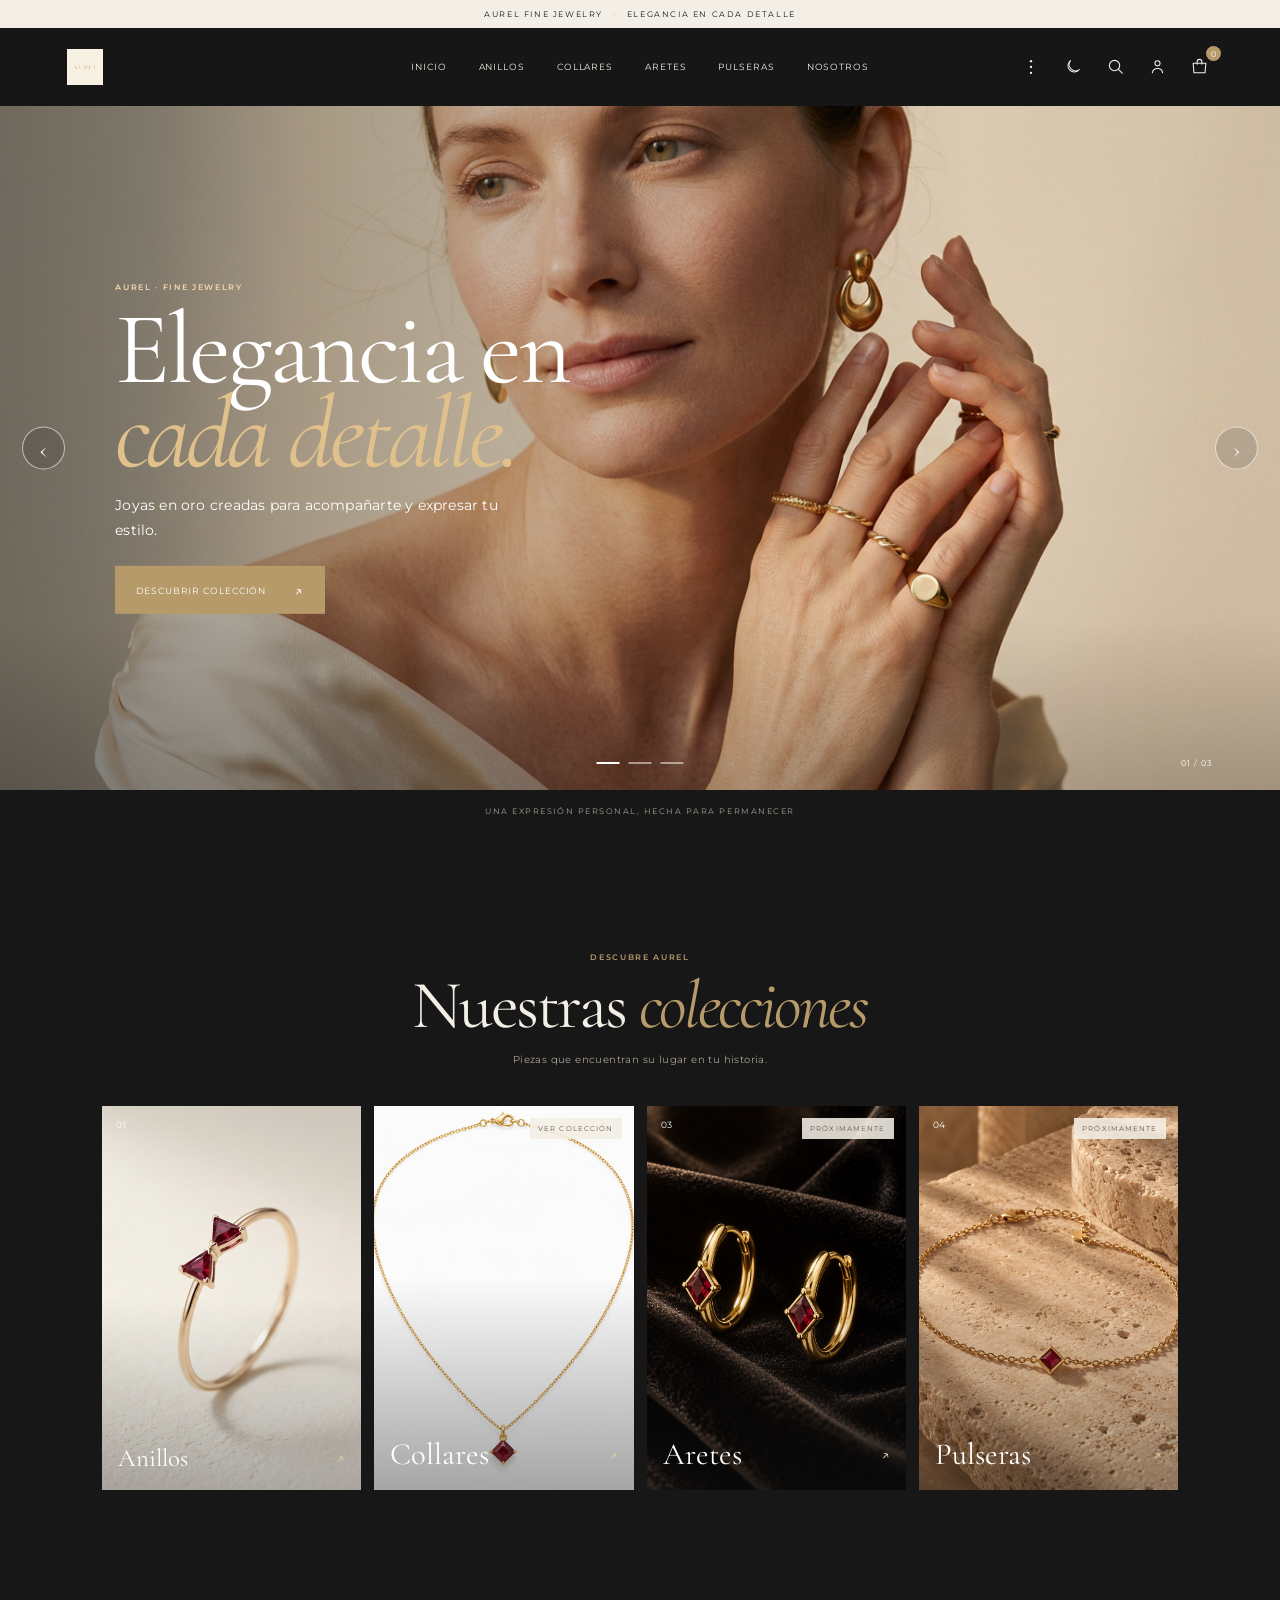
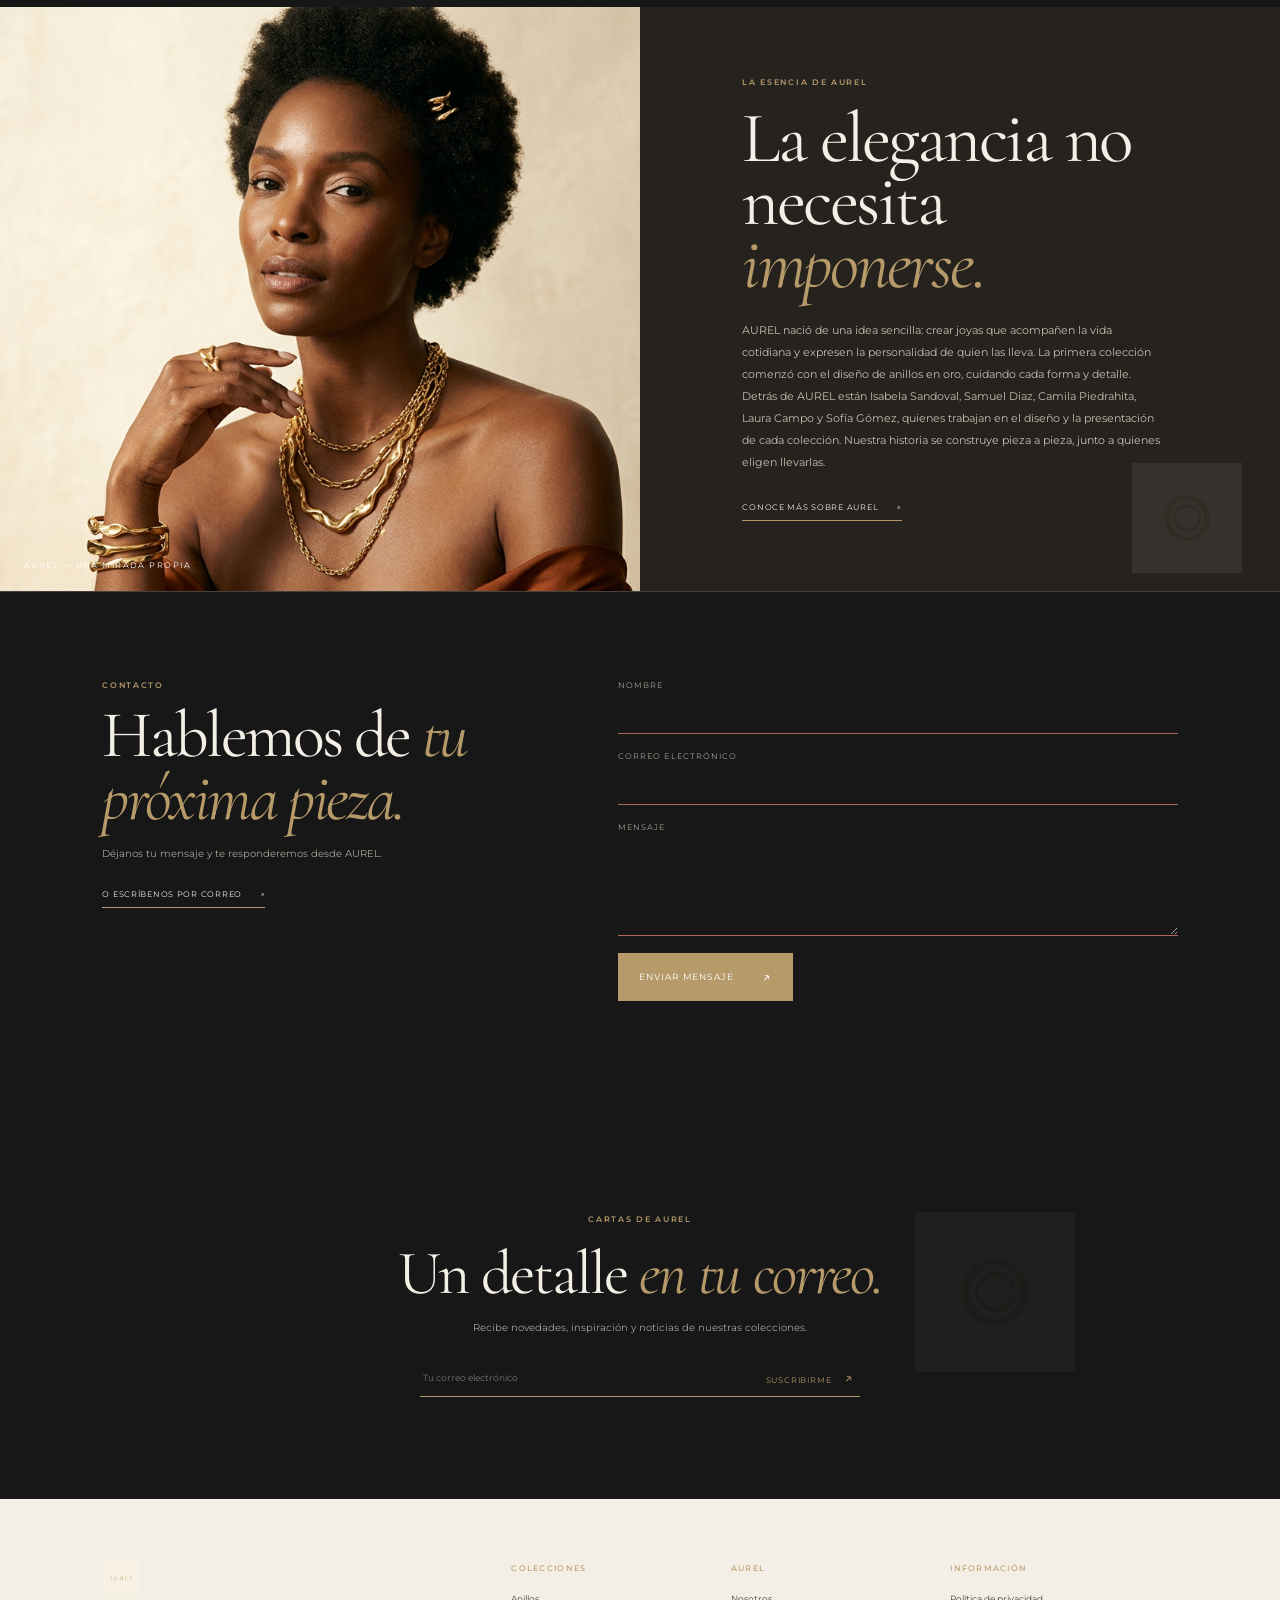
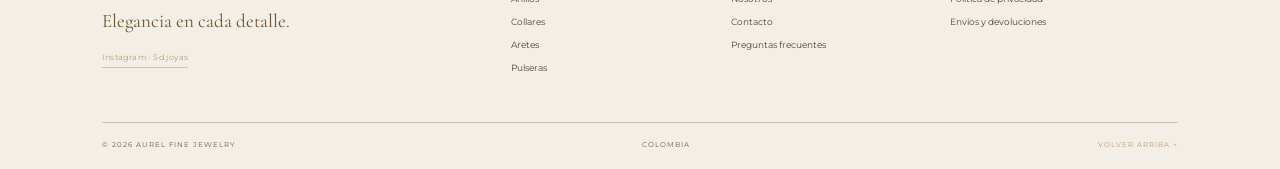
==== commit e33b7244: "Replace old footer with updated footer structure" ====
--- a/index.html
+++ b/index.html
@@ -1,23 +1,23 @@
-﻿<!doctype html>
-<html lang="es" data-theme="dark">
-<head>
-<meta charset="utf-8"><meta name="viewport" content="width=device-width, initial-scale=1"><meta name="theme-color" content="#171717"><meta name="description" content="AUREL Fine Jewelry. Joyas de oro contemporáneas, elegancia en cada detalle.">
-<title>AUREL — Fine Jewelry</title>
-<link rel="preconnect" href="https://fonts.googleapis.com"><link rel="preconnect" href="https://fonts.gstatic.com" crossorigin><link href="https://fonts.googleapis.com/css2?family=Cormorant+Garamond:wght@400;500;600&family=Montserrat:wght@400;500;600&display=swap" rel="stylesheet"><link rel="stylesheet" href="styles.css"><script src="script.js" defer></script>
-</head>
-<body>
-<div class="topline">AUREL FINE JEWELRY <span>·</span> ELEGANCIA EN CADA DETALLE</div>
-<header class="header"><button class="menu-toggle icon-button" aria-label="Abrir menú" aria-expanded="false" aria-controls="primary-nav"><span></span><span></span></button><a class="brand" href="#inicio" aria-label="AUREL, inicio"><img src="img/Logotipo tipográfico@1x.png" alt="AUREL"></a><nav class="nav" id="primary-nav" aria-label="Navegación principal"><a href="#inicio">Inicio</a><a href="productos.html#anillos" data-category-nav="Anillos">Anillos</a><a href="collares.html" data-category-nav="Collares">Collares</a><a href="aretes.html#catalogo" data-category-nav="Aretes">Aretes</a><a href="pulseras.html#catalogo" data-category-nav="Pulseras">Pulseras</a><a href="#nosotros">Nosotros</a></nav><div class="header-actions"><button class="icon-button more-menu-toggle" aria-label="Abrir menú de navegación" aria-expanded="false" aria-controls="site-menu" title="Más secciones"><svg viewBox="0 0 24 24" aria-hidden="true"><circle cx="12" cy="5" r="1.4"/><circle cx="12" cy="12" r="1.4"/><circle cx="12" cy="19" r="1.4"/></svg></button><button class="icon-button theme-toggle" aria-label="Cambiar a modo oscuro" aria-pressed="false" title="Cambiar tema"><svg class="theme-sun" viewBox="0 0 24 24" aria-hidden="true"><circle cx="12" cy="12" r="3.5"/><path d="M12 2v2m0 16v2M4.93 4.93l1.42 1.42m11.3 11.3 1.42 1.42M2 12h2m16 0h2M4.93 19.07l1.42-1.42m11.3-11.3 1.42-1.42"/></svg><svg class="theme-moon" viewBox="0 0 24 24" aria-hidden="true"><path d="M20.5 15.4A8.5 8.5 0 0 1 8.6 3.5 8.5 8.5 0 1 0 20.5 15.4Z"/></svg></button><button class="icon-button search-toggle" aria-label="Buscar productos" aria-expanded="false"><svg viewBox="0 0 24 24" aria-hidden="true"><circle cx="10.8" cy="10.8" r="6.5"/><path d="m16 16 4.5 4.5"/></svg></button><button class="icon-button account-button" aria-label="Información de contacto"><svg viewBox="0 0 24 24" aria-hidden="true"><circle cx="12" cy="8" r="3.2"/><path d="M5.5 20c.4-3.5 2.7-5.5 6.5-5.5s6.1 2 6.5 5.5"/></svg></button><button class="icon-button cart-toggle" aria-label="Abrir carrito"><svg viewBox="0 0 24 24" aria-hidden="true"><path d="M4 8h16l-1 12H5L4 8Z"/><path d="M9 9V6a3 3 0 0 1 6 0v3"/></svg><span class="cart-count" aria-live="polite">0</span></button></div></header><nav class="site-menu" id="site-menu" aria-label="Todas las secciones" hidden><a href="index.html#inicio">Inicio</a><a href="index.html#categorias">Colecciones</a><details><summary>Productos</summary><a href="productos.html#anillos">Anillos</a><a href="collares.html">Collares</a><a href="aretes.html#catalogo">Aretes</a><a href="pulseras.html#catalogo">Pulseras</a></details><a href="index.html#nosotros">La esencia de AUREL</a><a href="index.html#contacto">Contacto</a></nav>
-<form class="search-panel" role="search" hidden><label for="site-search">Buscar en AUREL</label><div><input id="site-search" type="search" placeholder="Anillo, diseño femenino…"><button type="submit" aria-label="Buscar">↗</button></div></form>
-<main>
-<section class="hero" id="inicio" aria-label="Campaña AUREL"><div class="carousel" aria-roledescription="carrusel"><div class="carousel-track" aria-live="polite"><article class="carousel-slide is-active" data-slide="0" aria-hidden="false"><img src="img/portada/modelo 1.png" alt="Mujer luciendo anillos y aretes de oro AUREL"><div class="slide-caption"><p class="eyebrow">AUREL · FINE JEWELRY</p><h1>Elegancia en<br><em>cada detalle.</em></h1><p class="slide-description">Joyas en oro creadas para acompañarte y expresar tu estilo.</p><a class="button button-gold" href="#categorias">Descubrir colección <span>↗</span></a></div></article><article class="carousel-slide" data-slide="1" aria-hidden="true"><img src="img/portada/modelo 2.png" alt="Mujer luciendo collares y pulseras de oro AUREL"><div class="slide-caption"><p class="eyebrow">AUREL · FINE JEWELRY</p><h2>Una expresión<br><em>personal.</em></h2><p class="slide-description">Diseños contemporáneos que convierten los detalles en identidad.</p><a class="button button-gold" href="#categorias">Descubrir colección <span>↗</span></a></div></article><article class="carousel-slide" data-slide="2" aria-hidden="true"><img src="img/portada/modelo 3.png" alt="Hombre luciendo anillo y cadena de oro AUREL"><div class="slide-caption"><p class="eyebrow">AUREL · FINE JEWELRY</p><h2>Hecho para<br><em>permanecer.</em></h2><p class="slide-description">Piezas para llevar contigo, todos los días y en cada historia.</p><a class="button button-gold" href="#categorias">Descubrir colección <span>↗</span></a></div></article></div><button class="carousel-arrow carousel-prev" aria-label="Fotografía anterior">‹</button><button class="carousel-arrow carousel-next" aria-label="Fotografía siguiente">›</button><div class="carousel-dots" role="group" aria-label="Elegir fotografía"><button class="is-active" data-go-slide="0" aria-label="Mostrar modelo 1" aria-pressed="true"></button><button data-go-slide="1" aria-label="Mostrar modelo 2" aria-pressed="false"></button><button data-go-slide="2" aria-label="Mostrar modelo 3" aria-pressed="false"></button></div><span class="carousel-count"><span class="current-slide">01</span> / 03</span></div><p class="hero-footnote">UNA EXPRESIÓN PERSONAL, HECHA PARA PERMANECER</p></section>
-
-
-<section class="categories section-pad" id="categorias"><div class="section-head"><p class="eyebrow">DESCUBRE AUREL</p><h2>Nuestras <em>colecciones</em></h2><p class="section-intro">Piezas que encuentran su lugar en tu historia.</p></div><div class="category-grid"><a class="category-card category-rings" href="productos.html#anillos" data-category-link="Anillos"><img src="img/anillos/anillo F.png" alt="Anillo femenino de oro con piedras rojas" loading="lazy"><span class="category-number">01</span><span class="category-label">Anillos <b>↗</b></span></a><a class="category-card category-text-only" href="collares.html" data-category-link="Collares"><img class="category-photo" src="img/collares/collar F.png" alt="Collar AUREL" hidden><span class="category-number">02</span><span class="category-label">Collares <b>↗</b></span><span class="category-status">VER COLECCIÓN</span></a><a class="category-card category-text-only" href="aretes.html#catalogo" data-category-link="Aretes"><img class="category-photo" src="img/aretes/arete F.png" alt="Aretes AUREL" hidden><span class="category-number">03</span><span class="category-label">Aretes <b>↗</b></span><span class="category-status">PRÓXIMAMENTE</span></a><a class="category-card category-text-only" href="pulseras.html#catalogo" data-category-link="Pulseras"><img class="category-photo" src="img/pulseras/pulsera F.png" alt="Pulsera AUREL" hidden><span class="category-number">04</span><span class="category-label">Pulseras <b>↗</b></span><span class="category-status">PRÓXIMAMENTE</span></a></div></section><section class="story" id="nosotros"><div class="story-image"><img src="img/portada/modelo 2.png" alt="Retrato editorial de la campaña AUREL" loading="lazy"><span class="story-caption">AUREL — UNA MIRADA PROPIA</span></div><div class="story-copy"><p class="eyebrow">LA ESENCIA DE AUREL</p><h2>La elegancia no necesita <em>imponerse.</em></h2><p>AUREL nació de una idea sencilla: crear joyas que acompañen la vida cotidiana y expresen la personalidad de quien las lleva. La primera colección comenzó con el diseño de anillos en oro, cuidando cada forma y detalle. Detrás de AUREL están Isabela Sandoval, Samuel Diaz, Camila Piedrahita, Laura Campo y Sofía Gómez, quienes trabajan en el diseño y la presentación de cada colección. Nuestra historia se construye pieza a pieza, junto a quienes eligen llevarlas.</p><a class="text-link" href="#contacto">Conoce más sobre AUREL <span>↗</span></a><img class="story-mark" src="img/Símbolo@1x.png" alt="" loading="lazy"></div></section>
-<section class="contact-section section-pad" id="contacto"><div class="contact-copy"><p class="eyebrow">CONTACTO</p><h2>Hablemos de <em>tu próxima pieza.</em></h2><p>Déjanos tu mensaje y te responderemos desde AUREL.</p><a class="text-link" href="mailto:hola@aurel.co">O escríbenos por correo <span>↗</span></a></div><form class="contact-form"><div class="form-field"><label for="contact-name">Nombre</label><input id="contact-name" name="name" type="text" autocomplete="name" required></div><div class="form-field"><label for="contact-email">Correo electrónico</label><input id="contact-email" name="email" type="email" autocomplete="email" required></div><div class="form-field"><label for="contact-message">Mensaje</label><textarea id="contact-message" name="message" rows="4" required></textarea></div><button class="button button-gold" type="submit">Enviar mensaje <span>↗</span></button><p class="form-feedback" role="status" aria-live="polite"></p></form></section><section class="newsletter" id="newsletter"><img src="img/Símbolo@1x.png" alt="" class="newsletter-mark"><p class="eyebrow">CARTAS DE AUREL</p><h2>Un detalle <em>en tu correo.</em></h2><p>Recibe novedades, inspiración y noticias de nuestras colecciones.</p><form class="newsletter-form"><label class="visually-hidden" for="newsletter-email">Tu correo electrónico</label><input id="newsletter-email" type="email" placeholder="Tu correo electrónico" required><button type="submit">Suscribirme <span>↗</span></button></form></section>
-</main>
-<footer class="footer"><div class="footer-main"><div class="footer-brand"><a href="#inicio"><img src="img/Logotipo tipográfico@1x.png" alt="AUREL"></a><p>Elegancia en cada detalle.</p><div class="social-links"><a href="https://www.instagram.com/sd.joyas/" aria-label="Instagram: Sd.joyas">Instagram · Sd.joyas</a><a href="https://www.pinterest.com/sd.joyas/" aria-label="Pinterest: Sd.joyas">Pinterest · Sd.joyas</a></div></div><div class="footer-column"><h2>COLECCIONES</h2><a href="productos.html#anillos">Anillos</a><a href="collares.html">Collares</a><a href="aretes.html#catalogo">Aretes</a><a href="pulseras.html#catalogo">Pulseras</a></div><div class="footer-column"><h2>AUREL</h2><a href="#nosotros">Nosotros</a><a href="mailto:hola@aurel.co">Contacto</a><a href="mailto:hola@aurel.co?subject=Preguntas%20frecuentes">Preguntas frecuentes</a></div><div class="footer-column"><h2>INFORMACIÓN</h2><a href="mailto:hola@aurel.co?subject=Informaci%C3%B3n%20de%20privacidad">Política de privacidad</a><a href="mailto:hola@aurel.co?subject=Informaci%C3%B3n%20de%20env%C3%ADos">Envíos y devoluciones</a></div></div><div class="footer-bottom"><span>© <span id="year"></span> AUREL FINE JEWELRY</span><span>COLOMBIA</span><a href="#inicio">VOLVER ARRIBA ↑</a></div></footer>
-<div class="scrim" hidden></div><aside class="cart-drawer" aria-label="Tu carrito" aria-hidden="true"><div class="drawer-head"><div><p class="eyebrow">SELECCIÓN AUREL</p><h2>Tu carrito <span class="drawer-count">(0)</span></h2></div><button class="icon-button close-cart" aria-label="Cerrar carrito">×</button></div><div class="cart-items"></div><div class="cart-empty"><img src="img/Símbolo@1x.png" alt=""><p>Tu selección comienza con una pieza especial.</p><a class="text-link continue-shopping" href="productos.html#anillos">Descubrir anillos ↗</a></div><div class="cart-summary" hidden><div><span>Subtotal</span><strong class="subtotal">$0</strong></div><p>El envío se calcula al confirmar el pedido.</p><a class="button button-gold checkout-link" href="mailto:hola@aurel.co?subject=Mi%20selecci%C3%B3n%20AUREL">Consultar selección <span>↗</span></a></div></aside><dialog class="product-dialog" aria-labelledby="dialog-title"><button class="dialog-close icon-button" aria-label="Cerrar detalle">×</button><div class="dialog-content"></div></dialog><div class="toast" role="status" aria-live="polite"></div>
+﻿<!doctype html>
+<html lang="es" data-theme="dark">
+<head>
+<meta charset="utf-8"><meta name="viewport" content="width=device-width, initial-scale=1"><meta name="theme-color" content="#171717"><meta name="description" content="AUREL Fine Jewelry. Joyas de oro contemporáneas, elegancia en cada detalle.">
+<title>AUREL — Fine Jewelry</title>
+<link rel="preconnect" href="https://fonts.googleapis.com"><link rel="preconnect" href="https://fonts.gstatic.com" crossorigin><link href="https://fonts.googleapis.com/css2?family=Cormorant+Garamond:wght@400;500;600&family=Montserrat:wght@400;500;600&display=swap" rel="stylesheet"><link rel="stylesheet" href="styles.css"><script src="script.js" defer></script>
+</head>
+<body>
+<div class="topline">AUREL FINE JEWELRY <span>·</span> ELEGANCIA EN CADA DETALLE</div>
+<header class="header"><button class="menu-toggle icon-button" aria-label="Abrir menú" aria-expanded="false" aria-controls="primary-nav"><span></span><span></span></button><a class="brand" href="#inicio" aria-label="AUREL, inicio"><img src="img/Logotipo tipográfico@1x.png" alt="AUREL"></a><nav class="nav" id="primary-nav" aria-label="Navegación principal"><a href="#inicio">Inicio</a><a href="productos.html#anillos" data-category-nav="Anillos">Anillos</a><a href="collares.html" data-category-nav="Collares">Collares</a><a href="aretes.html#catalogo" data-category-nav="Aretes">Aretes</a><a href="pulseras.html#catalogo" data-category-nav="Pulseras">Pulseras</a><a href="#nosotros">Nosotros</a></nav><div class="header-actions"><button class="icon-button more-menu-toggle" aria-label="Abrir menú de navegación" aria-expanded="false" aria-controls="site-menu" title="Más secciones"><svg viewBox="0 0 24 24" aria-hidden="true"><circle cx="12" cy="5" r="1.4"/><circle cx="12" cy="12" r="1.4"/><circle cx="12" cy="19" r="1.4"/></svg></button><button class="icon-button theme-toggle" aria-label="Cambiar a modo oscuro" aria-pressed="false" title="Cambiar tema"><svg class="theme-sun" viewBox="0 0 24 24" aria-hidden="true"><circle cx="12" cy="12" r="3.5"/><path d="M12 2v2m0 16v2M4.93 4.93l1.42 1.42m11.3 11.3 1.42 1.42M2 12h2m16 0h2M4.93 19.07l1.42-1.42m11.3-11.3 1.42-1.42"/></svg><svg class="theme-moon" viewBox="0 0 24 24" aria-hidden="true"><path d="M20.5 15.4A8.5 8.5 0 0 1 8.6 3.5 8.5 8.5 0 1 0 20.5 15.4Z"/></svg></button><button class="icon-button search-toggle" aria-label="Buscar productos" aria-expanded="false"><svg viewBox="0 0 24 24" aria-hidden="true"><circle cx="10.8" cy="10.8" r="6.5"/><path d="m16 16 4.5 4.5"/></svg></button><button class="icon-button account-button" aria-label="Información de contacto"><svg viewBox="0 0 24 24" aria-hidden="true"><circle cx="12" cy="8" r="3.2"/><path d="M5.5 20c.4-3.5 2.7-5.5 6.5-5.5s6.1 2 6.5 5.5"/></svg></button><button class="icon-button cart-toggle" aria-label="Abrir carrito"><svg viewBox="0 0 24 24" aria-hidden="true"><path d="M4 8h16l-1 12H5L4 8Z"/><path d="M9 9V6a3 3 0 0 1 6 0v3"/></svg><span class="cart-count" aria-live="polite">0</span></button></div></header><nav class="site-menu" id="site-menu" aria-label="Todas las secciones" hidden><a href="index.html#inicio">Inicio</a><a href="index.html#categorias">Colecciones</a><details><summary>Productos</summary><a href="productos.html#anillos">Anillos</a><a href="collares.html">Collares</a><a href="aretes.html#catalogo">Aretes</a><a href="pulseras.html#catalogo">Pulseras</a></details><a href="index.html#nosotros">La esencia de AUREL</a><a href="index.html#contacto">Contacto</a></nav>
+<form class="search-panel" role="search" hidden><label for="site-search">Buscar en AUREL</label><div><input id="site-search" type="search" placeholder="Anillo, diseño femenino…"><button type="submit" aria-label="Buscar">↗</button></div></form>
+<main>
+<section class="hero" id="inicio" aria-label="Campaña AUREL"><div class="carousel" aria-roledescription="carrusel"><div class="carousel-track" aria-live="polite"><article class="carousel-slide is-active" data-slide="0" aria-hidden="false"><img src="img/portada/modelo 1.png" alt="Mujer luciendo anillos y aretes de oro AUREL"><div class="slide-caption"><p class="eyebrow">AUREL · FINE JEWELRY</p><h1>Elegancia en<br><em>cada detalle.</em></h1><p class="slide-description">Joyas en oro creadas para acompañarte y expresar tu estilo.</p><a class="button button-gold" href="#categorias">Descubrir colección <span>↗</span></a></div></article><article class="carousel-slide" data-slide="1" aria-hidden="true"><img src="img/portada/modelo 2.png" alt="Mujer luciendo collares y pulseras de oro AUREL"><div class="slide-caption"><p class="eyebrow">AUREL · FINE JEWELRY</p><h2>Una expresión<br><em>personal.</em></h2><p class="slide-description">Diseños contemporáneos que convierten los detalles en identidad.</p><a class="button button-gold" href="#categorias">Descubrir colección <span>↗</span></a></div></article><article class="carousel-slide" data-slide="2" aria-hidden="true"><img src="img/portada/modelo 3.png" alt="Hombre luciendo anillo y cadena de oro AUREL"><div class="slide-caption"><p class="eyebrow">AUREL · FINE JEWELRY</p><h2>Hecho para<br><em>permanecer.</em></h2><p class="slide-description">Piezas para llevar contigo, todos los días y en cada historia.</p><a class="button button-gold" href="#categorias">Descubrir colección <span>↗</span></a></div></article></div><button class="carousel-arrow carousel-prev" aria-label="Fotografía anterior">‹</button><button class="carousel-arrow carousel-next" aria-label="Fotografía siguiente">›</button><div class="carousel-dots" role="group" aria-label="Elegir fotografía"><button class="is-active" data-go-slide="0" aria-label="Mostrar modelo 1" aria-pressed="true"></button><button data-go-slide="1" aria-label="Mostrar modelo 2" aria-pressed="false"></button><button data-go-slide="2" aria-label="Mostrar modelo 3" aria-pressed="false"></button></div><span class="carousel-count"><span class="current-slide">01</span> / 03</span></div><p class="hero-footnote">UNA EXPRESIÓN PERSONAL, HECHA PARA PERMANECER</p></section>
+
+
+<section class="categories section-pad" id="categorias"><div class="section-head"><p class="eyebrow">DESCUBRE AUREL</p><h2>Nuestras <em>colecciones</em></h2><p class="section-intro">Piezas que encuentran su lugar en tu historia.</p></div><div class="category-grid"><a class="category-card category-rings" href="productos.html#anillos" data-category-link="Anillos"><img src="img/anillos/anillo F.png" alt="Anillo femenino de oro con piedras rojas" loading="lazy"><span class="category-number">01</span><span class="category-label">Anillos <b>↗</b></span></a><a class="category-card category-text-only" href="collares.html" data-category-link="Collares"><img class="category-photo" src="img/collares/collar F.png" alt="Collar AUREL" hidden><span class="category-number">02</span><span class="category-label">Collares <b>↗</b></span><span class="category-status">VER COLECCIÓN</span></a><a class="category-card category-text-only" href="aretes.html#catalogo" data-category-link="Aretes"><img class="category-photo" src="img/aretes/arete F.png" alt="Aretes AUREL" hidden><span class="category-number">03</span><span class="category-label">Aretes <b>↗</b></span><span class="category-status">PRÓXIMAMENTE</span></a><a class="category-card category-text-only" href="pulseras.html#catalogo" data-category-link="Pulseras"><img class="category-photo" src="img/pulseras/pulsera F.png" alt="Pulsera AUREL" hidden><span class="category-number">04</span><span class="category-label">Pulseras <b>↗</b></span><span class="category-status">PRÓXIMAMENTE</span></a></div></section><section class="story" id="nosotros"><div class="story-image"><img src="img/portada/modelo 2.png" alt="Retrato editorial de la campaña AUREL" loading="lazy"><span class="story-caption">AUREL — UNA MIRADA PROPIA</span></div><div class="story-copy"><p class="eyebrow">LA ESENCIA DE AUREL</p><h2>La elegancia no necesita <em>imponerse.</em></h2><p>AUREL nació de una idea sencilla: crear joyas que acompañen la vida cotidiana y expresen la personalidad de quien las lleva. La primera colección comenzó con el diseño de anillos en oro, cuidando cada forma y detalle. Detrás de AUREL están Isabela Sandoval, Samuel Diaz, Camila Piedrahita, Laura Campo y Sofía Gómez, quienes trabajan en el diseño y la presentación de cada colección. Nuestra historia se construye pieza a pieza, junto a quienes eligen llevarlas.</p><a class="text-link" href="#contacto">Conoce más sobre AUREL <span>↗</span></a><img class="story-mark" src="img/Símbolo@1x.png" alt="" loading="lazy"></div></section>
+<section class="contact-section section-pad" id="contacto"><div class="contact-copy"><p class="eyebrow">CONTACTO</p><h2>Hablemos de <em>tu próxima pieza.</em></h2><p>Déjanos tu mensaje y te responderemos desde AUREL.</p><a class="text-link" href="mailto:hola@aurel.co">O escríbenos por correo <span>↗</span></a></div><form class="contact-form"><div class="form-field"><label for="contact-name">Nombre</label><input id="contact-name" name="name" type="text" autocomplete="name" required></div><div class="form-field"><label for="contact-email">Correo electrónico</label><input id="contact-email" name="email" type="email" autocomplete="email" required></div><div class="form-field"><label for="contact-message">Mensaje</label><textarea id="contact-message" name="message" rows="4" required></textarea></div><button class="button button-gold" type="submit">Enviar mensaje <span>↗</span></button><p class="form-feedback" role="status" aria-live="polite"></p></form></section><section class="newsletter" id="newsletter"><img src="img/Símbolo@1x.png" alt="" class="newsletter-mark"><p class="eyebrow">CARTAS DE AUREL</p><h2>Un detalle <em>en tu correo.</em></h2><p>Recibe novedades, inspiración y noticias de nuestras colecciones.</p><form class="newsletter-form"><label class="visually-hidden" for="newsletter-email">Tu correo electrónico</label><input id="newsletter-email" type="email" placeholder="Tu correo electrónico" required><button type="submit">Suscribirme <span>↗</span></button></form></section>
+</main>
+<footer class="footer"><div class="footer-main"><div class="footer-brand"><a href="#inicio"><img src="img/Logotipo tipográfico@1x.png" alt="AUREL"></a><p>Elegancia en cada detalle.</p><div class="social-links"><a href="https://www.instagram.com/sd.joyas/" aria-label="Instagram: Sd.joyas">Instagram · Sd.joyas</a></div></div><div class="footer-column"><h2>COLECCIONES</h2><a href="productos.html#anillos">Anillos</a><a href="collares.html">Collares</a><a href="aretes.html#catalogo">Aretes</a><a href="pulseras.html#catalogo">Pulseras</a></div><div class="footer-column"><h2>AUREL</h2><a href="#nosotros">Nosotros</a><a href="mailto:hola@aurel.co">Contacto</a><a href="mailto:hola@aurel.co?subject=Preguntas%20frecuentes">Preguntas frecuentes</a></div><div class="footer-column"><h2>INFORMACIÓN</h2><a href="mailto:hola@aurel.co?subject=Informaci%C3%B3n%20de%20privacidad">Política de privacidad</a><a href="mailto:hola@aurel.co?subject=Informaci%C3%B3n%20de%20env%C3%ADos">Envíos y devoluciones</a></div></div><div class="footer-bottom"><span>© <span id="year"></span> AUREL FINE JEWELRY</span><span>COLOMBIA</span><a href="#inicio">VOLVER ARRIBA ↑</a></div></footer>
+<div class="scrim" hidden></div><aside class="cart-drawer" aria-label="Tu carrito" aria-hidden="true"><div class="drawer-head"><div><p class="eyebrow">SELECCIÓN AUREL</p><h2>Tu carrito <span class="drawer-count">(0)</span></h2></div><button class="icon-button close-cart" aria-label="Cerrar carrito">×</button></div><div class="cart-items"></div><div class="cart-empty"><img src="img/Símbolo@1x.png" alt=""><p>Tu selección comienza con una pieza especial.</p><a class="text-link continue-shopping" href="productos.html#anillos">Descubrir anillos ↗</a></div><div class="cart-summary" hidden><div><span>Subtotal</span><strong class="subtotal">$0</strong></div><p>El envío se calcula al confirmar el pedido.</p><a class="button button-gold checkout-link" href="mailto:hola@aurel.co?subject=Mi%20selecci%C3%B3n%20AUREL">Consultar selección <span>↗</span></a></div></aside><dialog class="product-dialog" aria-labelledby="dialog-title"><button class="dialog-close icon-button" aria-label="Cerrar detalle">×</button><div class="dialog-content"></div></dialog><div class="toast" role="status" aria-live="polite"></div>
 </body></html>
 
 
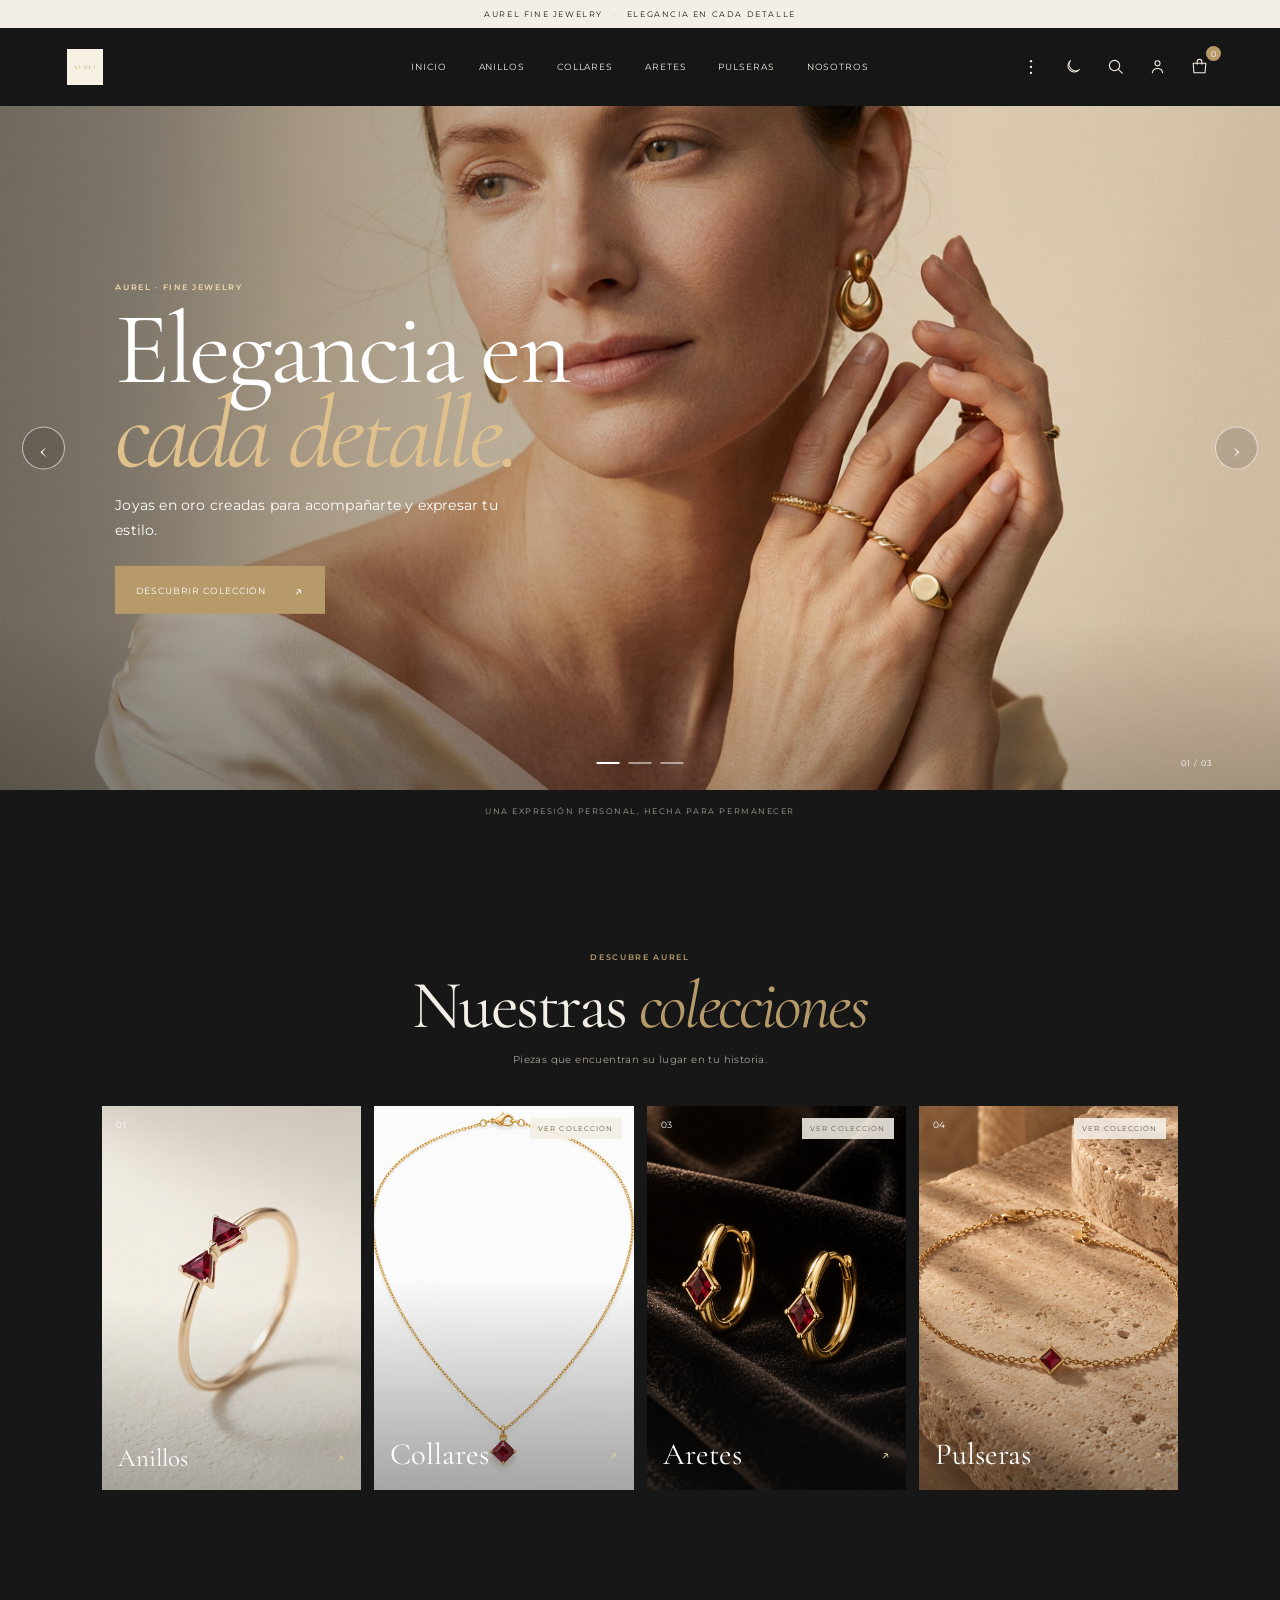
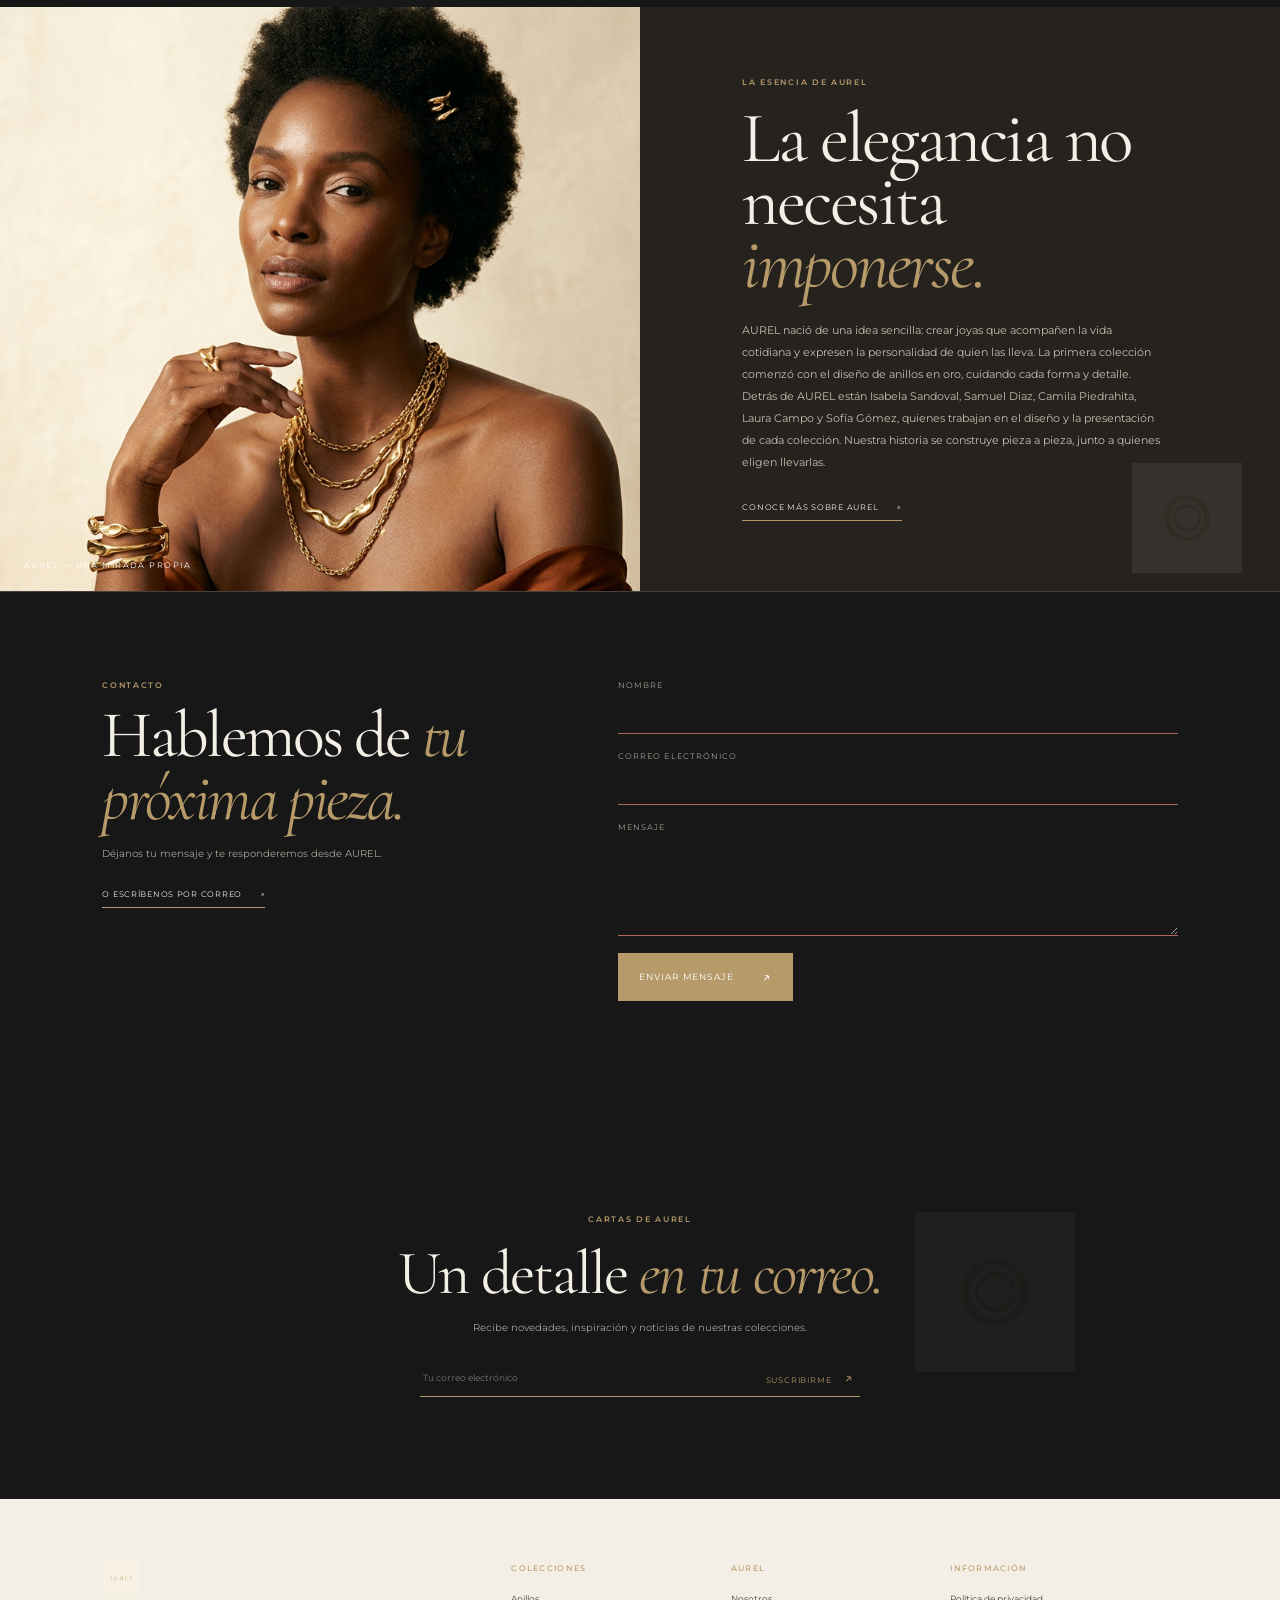
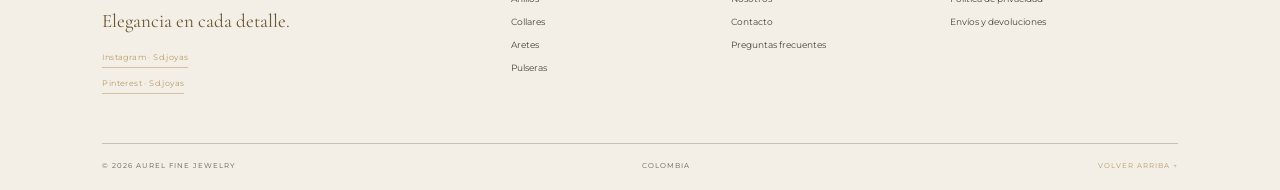
==== commit 34dc92f3: "Add files via upload" ====
--- a/index.html
+++ b/index.html
@@ -1,23 +1,23 @@
-﻿<!doctype html>
-<html lang="es" data-theme="dark">
-<head>
-<meta charset="utf-8"><meta name="viewport" content="width=device-width, initial-scale=1"><meta name="theme-color" content="#171717"><meta name="description" content="AUREL Fine Jewelry. Joyas de oro contemporáneas, elegancia en cada detalle.">
-<title>AUREL — Fine Jewelry</title>
-<link rel="preconnect" href="https://fonts.googleapis.com"><link rel="preconnect" href="https://fonts.gstatic.com" crossorigin><link href="https://fonts.googleapis.com/css2?family=Cormorant+Garamond:wght@400;500;600&family=Montserrat:wght@400;500;600&display=swap" rel="stylesheet"><link rel="stylesheet" href="styles.css"><script src="script.js" defer></script>
-</head>
-<body>
-<div class="topline">AUREL FINE JEWELRY <span>·</span> ELEGANCIA EN CADA DETALLE</div>
-<header class="header"><button class="menu-toggle icon-button" aria-label="Abrir menú" aria-expanded="false" aria-controls="primary-nav"><span></span><span></span></button><a class="brand" href="#inicio" aria-label="AUREL, inicio"><img src="img/Logotipo tipográfico@1x.png" alt="AUREL"></a><nav class="nav" id="primary-nav" aria-label="Navegación principal"><a href="#inicio">Inicio</a><a href="productos.html#anillos" data-category-nav="Anillos">Anillos</a><a href="collares.html" data-category-nav="Collares">Collares</a><a href="aretes.html#catalogo" data-category-nav="Aretes">Aretes</a><a href="pulseras.html#catalogo" data-category-nav="Pulseras">Pulseras</a><a href="#nosotros">Nosotros</a></nav><div class="header-actions"><button class="icon-button more-menu-toggle" aria-label="Abrir menú de navegación" aria-expanded="false" aria-controls="site-menu" title="Más secciones"><svg viewBox="0 0 24 24" aria-hidden="true"><circle cx="12" cy="5" r="1.4"/><circle cx="12" cy="12" r="1.4"/><circle cx="12" cy="19" r="1.4"/></svg></button><button class="icon-button theme-toggle" aria-label="Cambiar a modo oscuro" aria-pressed="false" title="Cambiar tema"><svg class="theme-sun" viewBox="0 0 24 24" aria-hidden="true"><circle cx="12" cy="12" r="3.5"/><path d="M12 2v2m0 16v2M4.93 4.93l1.42 1.42m11.3 11.3 1.42 1.42M2 12h2m16 0h2M4.93 19.07l1.42-1.42m11.3-11.3 1.42-1.42"/></svg><svg class="theme-moon" viewBox="0 0 24 24" aria-hidden="true"><path d="M20.5 15.4A8.5 8.5 0 0 1 8.6 3.5 8.5 8.5 0 1 0 20.5 15.4Z"/></svg></button><button class="icon-button search-toggle" aria-label="Buscar productos" aria-expanded="false"><svg viewBox="0 0 24 24" aria-hidden="true"><circle cx="10.8" cy="10.8" r="6.5"/><path d="m16 16 4.5 4.5"/></svg></button><button class="icon-button account-button" aria-label="Información de contacto"><svg viewBox="0 0 24 24" aria-hidden="true"><circle cx="12" cy="8" r="3.2"/><path d="M5.5 20c.4-3.5 2.7-5.5 6.5-5.5s6.1 2 6.5 5.5"/></svg></button><button class="icon-button cart-toggle" aria-label="Abrir carrito"><svg viewBox="0 0 24 24" aria-hidden="true"><path d="M4 8h16l-1 12H5L4 8Z"/><path d="M9 9V6a3 3 0 0 1 6 0v3"/></svg><span class="cart-count" aria-live="polite">0</span></button></div></header><nav class="site-menu" id="site-menu" aria-label="Todas las secciones" hidden><a href="index.html#inicio">Inicio</a><a href="index.html#categorias">Colecciones</a><details><summary>Productos</summary><a href="productos.html#anillos">Anillos</a><a href="collares.html">Collares</a><a href="aretes.html#catalogo">Aretes</a><a href="pulseras.html#catalogo">Pulseras</a></details><a href="index.html#nosotros">La esencia de AUREL</a><a href="index.html#contacto">Contacto</a></nav>
-<form class="search-panel" role="search" hidden><label for="site-search">Buscar en AUREL</label><div><input id="site-search" type="search" placeholder="Anillo, diseño femenino…"><button type="submit" aria-label="Buscar">↗</button></div></form>
-<main>
-<section class="hero" id="inicio" aria-label="Campaña AUREL"><div class="carousel" aria-roledescription="carrusel"><div class="carousel-track" aria-live="polite"><article class="carousel-slide is-active" data-slide="0" aria-hidden="false"><img src="img/portada/modelo 1.png" alt="Mujer luciendo anillos y aretes de oro AUREL"><div class="slide-caption"><p class="eyebrow">AUREL · FINE JEWELRY</p><h1>Elegancia en<br><em>cada detalle.</em></h1><p class="slide-description">Joyas en oro creadas para acompañarte y expresar tu estilo.</p><a class="button button-gold" href="#categorias">Descubrir colección <span>↗</span></a></div></article><article class="carousel-slide" data-slide="1" aria-hidden="true"><img src="img/portada/modelo 2.png" alt="Mujer luciendo collares y pulseras de oro AUREL"><div class="slide-caption"><p class="eyebrow">AUREL · FINE JEWELRY</p><h2>Una expresión<br><em>personal.</em></h2><p class="slide-description">Diseños contemporáneos que convierten los detalles en identidad.</p><a class="button button-gold" href="#categorias">Descubrir colección <span>↗</span></a></div></article><article class="carousel-slide" data-slide="2" aria-hidden="true"><img src="img/portada/modelo 3.png" alt="Hombre luciendo anillo y cadena de oro AUREL"><div class="slide-caption"><p class="eyebrow">AUREL · FINE JEWELRY</p><h2>Hecho para<br><em>permanecer.</em></h2><p class="slide-description">Piezas para llevar contigo, todos los días y en cada historia.</p><a class="button button-gold" href="#categorias">Descubrir colección <span>↗</span></a></div></article></div><button class="carousel-arrow carousel-prev" aria-label="Fotografía anterior">‹</button><button class="carousel-arrow carousel-next" aria-label="Fotografía siguiente">›</button><div class="carousel-dots" role="group" aria-label="Elegir fotografía"><button class="is-active" data-go-slide="0" aria-label="Mostrar modelo 1" aria-pressed="true"></button><button data-go-slide="1" aria-label="Mostrar modelo 2" aria-pressed="false"></button><button data-go-slide="2" aria-label="Mostrar modelo 3" aria-pressed="false"></button></div><span class="carousel-count"><span class="current-slide">01</span> / 03</span></div><p class="hero-footnote">UNA EXPRESIÓN PERSONAL, HECHA PARA PERMANECER</p></section>
-
-
-<section class="categories section-pad" id="categorias"><div class="section-head"><p class="eyebrow">DESCUBRE AUREL</p><h2>Nuestras <em>colecciones</em></h2><p class="section-intro">Piezas que encuentran su lugar en tu historia.</p></div><div class="category-grid"><a class="category-card category-rings" href="productos.html#anillos" data-category-link="Anillos"><img src="img/anillos/anillo F.png" alt="Anillo femenino de oro con piedras rojas" loading="lazy"><span class="category-number">01</span><span class="category-label">Anillos <b>↗</b></span></a><a class="category-card category-text-only" href="collares.html" data-category-link="Collares"><img class="category-photo" src="img/collares/collar F.png" alt="Collar AUREL" hidden><span class="category-number">02</span><span class="category-label">Collares <b>↗</b></span><span class="category-status">VER COLECCIÓN</span></a><a class="category-card category-text-only" href="aretes.html#catalogo" data-category-link="Aretes"><img class="category-photo" src="img/aretes/arete F.png" alt="Aretes AUREL" hidden><span class="category-number">03</span><span class="category-label">Aretes <b>↗</b></span><span class="category-status">PRÓXIMAMENTE</span></a><a class="category-card category-text-only" href="pulseras.html#catalogo" data-category-link="Pulseras"><img class="category-photo" src="img/pulseras/pulsera F.png" alt="Pulsera AUREL" hidden><span class="category-number">04</span><span class="category-label">Pulseras <b>↗</b></span><span class="category-status">PRÓXIMAMENTE</span></a></div></section><section class="story" id="nosotros"><div class="story-image"><img src="img/portada/modelo 2.png" alt="Retrato editorial de la campaña AUREL" loading="lazy"><span class="story-caption">AUREL — UNA MIRADA PROPIA</span></div><div class="story-copy"><p class="eyebrow">LA ESENCIA DE AUREL</p><h2>La elegancia no necesita <em>imponerse.</em></h2><p>AUREL nació de una idea sencilla: crear joyas que acompañen la vida cotidiana y expresen la personalidad de quien las lleva. La primera colección comenzó con el diseño de anillos en oro, cuidando cada forma y detalle. Detrás de AUREL están Isabela Sandoval, Samuel Diaz, Camila Piedrahita, Laura Campo y Sofía Gómez, quienes trabajan en el diseño y la presentación de cada colección. Nuestra historia se construye pieza a pieza, junto a quienes eligen llevarlas.</p><a class="text-link" href="#contacto">Conoce más sobre AUREL <span>↗</span></a><img class="story-mark" src="img/Símbolo@1x.png" alt="" loading="lazy"></div></section>
-<section class="contact-section section-pad" id="contacto"><div class="contact-copy"><p class="eyebrow">CONTACTO</p><h2>Hablemos de <em>tu próxima pieza.</em></h2><p>Déjanos tu mensaje y te responderemos desde AUREL.</p><a class="text-link" href="mailto:hola@aurel.co">O escríbenos por correo <span>↗</span></a></div><form class="contact-form"><div class="form-field"><label for="contact-name">Nombre</label><input id="contact-name" name="name" type="text" autocomplete="name" required></div><div class="form-field"><label for="contact-email">Correo electrónico</label><input id="contact-email" name="email" type="email" autocomplete="email" required></div><div class="form-field"><label for="contact-message">Mensaje</label><textarea id="contact-message" name="message" rows="4" required></textarea></div><button class="button button-gold" type="submit">Enviar mensaje <span>↗</span></button><p class="form-feedback" role="status" aria-live="polite"></p></form></section><section class="newsletter" id="newsletter"><img src="img/Símbolo@1x.png" alt="" class="newsletter-mark"><p class="eyebrow">CARTAS DE AUREL</p><h2>Un detalle <em>en tu correo.</em></h2><p>Recibe novedades, inspiración y noticias de nuestras colecciones.</p><form class="newsletter-form"><label class="visually-hidden" for="newsletter-email">Tu correo electrónico</label><input id="newsletter-email" type="email" placeholder="Tu correo electrónico" required><button type="submit">Suscribirme <span>↗</span></button></form></section>
-</main>
-<footer class="footer"><div class="footer-main"><div class="footer-brand"><a href="#inicio"><img src="img/Logotipo tipográfico@1x.png" alt="AUREL"></a><p>Elegancia en cada detalle.</p><div class="social-links"><a href="https://www.instagram.com/sd.joyas/" aria-label="Instagram: Sd.joyas">Instagram · Sd.joyas</a></div></div><div class="footer-column"><h2>COLECCIONES</h2><a href="productos.html#anillos">Anillos</a><a href="collares.html">Collares</a><a href="aretes.html#catalogo">Aretes</a><a href="pulseras.html#catalogo">Pulseras</a></div><div class="footer-column"><h2>AUREL</h2><a href="#nosotros">Nosotros</a><a href="mailto:hola@aurel.co">Contacto</a><a href="mailto:hola@aurel.co?subject=Preguntas%20frecuentes">Preguntas frecuentes</a></div><div class="footer-column"><h2>INFORMACIÓN</h2><a href="mailto:hola@aurel.co?subject=Informaci%C3%B3n%20de%20privacidad">Política de privacidad</a><a href="mailto:hola@aurel.co?subject=Informaci%C3%B3n%20de%20env%C3%ADos">Envíos y devoluciones</a></div></div><div class="footer-bottom"><span>© <span id="year"></span> AUREL FINE JEWELRY</span><span>COLOMBIA</span><a href="#inicio">VOLVER ARRIBA ↑</a></div></footer>
-<div class="scrim" hidden></div><aside class="cart-drawer" aria-label="Tu carrito" aria-hidden="true"><div class="drawer-head"><div><p class="eyebrow">SELECCIÓN AUREL</p><h2>Tu carrito <span class="drawer-count">(0)</span></h2></div><button class="icon-button close-cart" aria-label="Cerrar carrito">×</button></div><div class="cart-items"></div><div class="cart-empty"><img src="img/Símbolo@1x.png" alt=""><p>Tu selección comienza con una pieza especial.</p><a class="text-link continue-shopping" href="productos.html#anillos">Descubrir anillos ↗</a></div><div class="cart-summary" hidden><div><span>Subtotal</span><strong class="subtotal">$0</strong></div><p>El envío se calcula al confirmar el pedido.</p><a class="button button-gold checkout-link" href="mailto:hola@aurel.co?subject=Mi%20selecci%C3%B3n%20AUREL">Consultar selección <span>↗</span></a></div></aside><dialog class="product-dialog" aria-labelledby="dialog-title"><button class="dialog-close icon-button" aria-label="Cerrar detalle">×</button><div class="dialog-content"></div></dialog><div class="toast" role="status" aria-live="polite"></div>
+<!doctype html>
+<html lang="es" data-theme="dark">
+<head>
+<meta charset="utf-8"><meta name="viewport" content="width=device-width, initial-scale=1"><meta name="theme-color" content="#171717"><meta name="description" content="AUREL Fine Jewelry. Joyas de oro contemporáneas, elegancia en cada detalle.">
+<title>AUREL — Fine Jewelry</title>
+<link rel="preconnect" href="https://fonts.googleapis.com"><link rel="preconnect" href="https://fonts.gstatic.com" crossorigin><link href="https://fonts.googleapis.com/css2?family=Cormorant+Garamond:wght@400;500;600&family=Montserrat:wght@400;500;600&display=swap" rel="stylesheet"><link rel="stylesheet" href="styles.css"><script src="script.js" defer></script>
+</head>
+<body>
+<div class="topline">AUREL FINE JEWELRY <span>·</span> ELEGANCIA EN CADA DETALLE</div>
+<header class="header"><button class="menu-toggle icon-button" aria-label="Abrir menú" aria-expanded="false" aria-controls="primary-nav"><span></span><span></span></button><a class="brand" href="#inicio" aria-label="AUREL, inicio"><img src="img/Logotipo tipográfico@1x.png" alt="AUREL"></a><nav class="nav" id="primary-nav" aria-label="Navegación principal"><a href="#inicio">Inicio</a><a href="productos.html#anillos" data-category-nav="Anillos">Anillos</a><a href="collares.html" data-category-nav="Collares">Collares</a><a href="aretes.html#catalogo" data-category-nav="Aretes">Aretes</a><a href="pulseras.html#catalogo" data-category-nav="Pulseras">Pulseras</a><a href="#nosotros">Nosotros</a></nav><div class="header-actions"><button class="icon-button more-menu-toggle" aria-label="Abrir menú de navegación" aria-expanded="false" aria-controls="site-menu" title="Más secciones"><svg viewBox="0 0 24 24" aria-hidden="true"><circle cx="12" cy="5" r="1.4"/><circle cx="12" cy="12" r="1.4"/><circle cx="12" cy="19" r="1.4"/></svg></button><button class="icon-button theme-toggle" aria-label="Cambiar a modo oscuro" aria-pressed="false" title="Cambiar tema"><svg class="theme-sun" viewBox="0 0 24 24" aria-hidden="true"><circle cx="12" cy="12" r="3.5"/><path d="M12 2v2m0 16v2M4.93 4.93l1.42 1.42m11.3 11.3 1.42 1.42M2 12h2m16 0h2M4.93 19.07l1.42-1.42m11.3-11.3 1.42-1.42"/></svg><svg class="theme-moon" viewBox="0 0 24 24" aria-hidden="true"><path d="M20.5 15.4A8.5 8.5 0 0 1 8.6 3.5 8.5 8.5 0 1 0 20.5 15.4Z"/></svg></button><button class="icon-button search-toggle" aria-label="Buscar productos" aria-expanded="false"><svg viewBox="0 0 24 24" aria-hidden="true"><circle cx="10.8" cy="10.8" r="6.5"/><path d="m16 16 4.5 4.5"/></svg></button><button class="icon-button account-button" aria-label="Información de contacto"><svg viewBox="0 0 24 24" aria-hidden="true"><circle cx="12" cy="8" r="3.2"/><path d="M5.5 20c.4-3.5 2.7-5.5 6.5-5.5s6.1 2 6.5 5.5"/></svg></button><button class="icon-button cart-toggle" aria-label="Abrir carrito"><svg viewBox="0 0 24 24" aria-hidden="true"><path d="M4 8h16l-1 12H5L4 8Z"/><path d="M9 9V6a3 3 0 0 1 6 0v3"/></svg><span class="cart-count" aria-live="polite">0</span></button></div></header><nav class="site-menu" id="site-menu" aria-label="Todas las secciones" hidden><a href="index.html#inicio">Inicio</a><a href="index.html#categorias">Colecciones</a><details><summary>Productos</summary><a href="productos.html#anillos">Anillos</a><a href="collares.html">Collares</a><a href="aretes.html#catalogo">Aretes</a><a href="pulseras.html#catalogo">Pulseras</a></details><a href="index.html#nosotros">La esencia de AUREL</a><a href="index.html#contacto">Contacto</a></nav>
+<form class="search-panel" role="search" hidden><label for="site-search">Buscar en AUREL</label><div><input id="site-search" type="search" placeholder="Anillo, diseño femenino…"><button type="submit" aria-label="Buscar">↗</button></div></form>
+<main>
+<section class="hero" id="inicio" aria-label="Campaña AUREL"><div class="carousel" aria-roledescription="carrusel"><div class="carousel-track" aria-live="polite"><article class="carousel-slide is-active" data-slide="0" aria-hidden="false"><img src="img/portada/modelo 1.png" alt="Mujer luciendo anillos y aretes de oro AUREL"><div class="slide-caption"><p class="eyebrow">AUREL · FINE JEWELRY</p><h1>Elegancia en<br><em>cada detalle.</em></h1><p class="slide-description">Joyas en oro creadas para acompañarte y expresar tu estilo.</p><a class="button button-gold" href="#categorias">Descubrir colección <span>↗</span></a></div></article><article class="carousel-slide" data-slide="1" aria-hidden="true"><img src="img/portada/modelo 2.png" alt="Mujer luciendo collares y pulseras de oro AUREL"><div class="slide-caption"><p class="eyebrow">AUREL · FINE JEWELRY</p><h2>Una expresión<br><em>personal.</em></h2><p class="slide-description">Diseños contemporáneos que convierten los detalles en identidad.</p><a class="button button-gold" href="#categorias">Descubrir colección <span>↗</span></a></div></article><article class="carousel-slide" data-slide="2" aria-hidden="true"><img src="img/portada/modelo 3.png" alt="Hombre luciendo anillo y cadena de oro AUREL"><div class="slide-caption"><p class="eyebrow">AUREL · FINE JEWELRY</p><h2>Hecho para<br><em>permanecer.</em></h2><p class="slide-description">Piezas para llevar contigo, todos los días y en cada historia.</p><a class="button button-gold" href="#categorias">Descubrir colección <span>↗</span></a></div></article></div><button class="carousel-arrow carousel-prev" aria-label="Fotografía anterior">‹</button><button class="carousel-arrow carousel-next" aria-label="Fotografía siguiente">›</button><div class="carousel-dots" role="group" aria-label="Elegir fotografía"><button class="is-active" data-go-slide="0" aria-label="Mostrar modelo 1" aria-pressed="true"></button><button data-go-slide="1" aria-label="Mostrar modelo 2" aria-pressed="false"></button><button data-go-slide="2" aria-label="Mostrar modelo 3" aria-pressed="false"></button></div><span class="carousel-count"><span class="current-slide">01</span> / 03</span></div><p class="hero-footnote">UNA EXPRESIÓN PERSONAL, HECHA PARA PERMANECER</p></section>
+
+
+<section class="categories section-pad" id="categorias"><div class="section-head"><p class="eyebrow">DESCUBRE AUREL</p><h2>Nuestras <em>colecciones</em></h2><p class="section-intro">Piezas que encuentran su lugar en tu historia.</p></div><div class="category-grid"><a class="category-card category-rings" href="productos.html#anillos" data-category-link="Anillos"><img src="img/anillos/anillo F.png" alt="Anillo femenino de oro con piedras rojas" loading="lazy"><span class="category-number">01</span><span class="category-label">Anillos <b>↗</b></span></a><a class="category-card category-text-only" href="collares.html" data-category-link="Collares"><img class="category-photo" src="img/collares/collar F.png" alt="Collar AUREL" hidden><span class="category-number">02</span><span class="category-label">Collares <b>↗</b></span><span class="category-status">VER COLECCIÓN</span></a><a class="category-card category-text-only" href="aretes.html#catalogo" data-category-link="Aretes"><img class="category-photo" src="img/aretes/arete F.png" alt="Aretes AUREL" hidden><span class="category-number">03</span><span class="category-label">Aretes <b>↗</b></span><span class="category-status">VER COLECCIÓN</span></a><a class="category-card category-text-only" href="pulseras.html#catalogo" data-category-link="Pulseras"><img class="category-photo" src="img/pulseras/pulsera F.png" alt="Pulsera AUREL" hidden><span class="category-number">04</span><span class="category-label">Pulseras <b>↗</b></span><span class="category-status">VER COLECCIÓN</span></a></div></section><section class="story" id="nosotros"><div class="story-image"><img src="img/portada/modelo 2.png" alt="Retrato editorial de la campaña AUREL" loading="lazy"><span class="story-caption">AUREL — UNA MIRADA PROPIA</span></div><div class="story-copy"><p class="eyebrow">LA ESENCIA DE AUREL</p><h2>La elegancia no necesita <em>imponerse.</em></h2><p>AUREL nació de una idea sencilla: crear joyas que acompañen la vida cotidiana y expresen la personalidad de quien las lleva. La primera colección comenzó con el diseño de anillos en oro, cuidando cada forma y detalle. Detrás de AUREL están Isabela Sandoval, Samuel Diaz, Camila Piedrahita, Laura Campo y Sofía Gómez, quienes trabajan en el diseño y la presentación de cada colección. Nuestra historia se construye pieza a pieza, junto a quienes eligen llevarlas.</p><a class="text-link" href="#contacto">Conoce más sobre AUREL <span>↗</span></a><img class="story-mark" src="img/Símbolo@1x.png" alt="" loading="lazy"></div></section>
+<section class="contact-section section-pad" id="contacto"><div class="contact-copy"><p class="eyebrow">CONTACTO</p><h2>Hablemos de <em>tu próxima pieza.</em></h2><p>Déjanos tu mensaje y te responderemos desde AUREL.</p><a class="text-link" href="mailto:hola@aurel.co">O escríbenos por correo <span>↗</span></a></div><form class="contact-form"><div class="form-field"><label for="contact-name">Nombre</label><input id="contact-name" name="name" type="text" autocomplete="name" required></div><div class="form-field"><label for="contact-email">Correo electrónico</label><input id="contact-email" name="email" type="email" autocomplete="email" required></div><div class="form-field"><label for="contact-message">Mensaje</label><textarea id="contact-message" name="message" rows="4" required></textarea></div><button class="button button-gold" type="submit">Enviar mensaje <span>↗</span></button><p class="form-feedback" role="status" aria-live="polite"></p></form></section><section class="newsletter" id="newsletter"><img src="img/Símbolo@1x.png" alt="" class="newsletter-mark"><p class="eyebrow">CARTAS DE AUREL</p><h2>Un detalle <em>en tu correo.</em></h2><p>Recibe novedades, inspiración y noticias de nuestras colecciones.</p><form class="newsletter-form"><label class="visually-hidden" for="newsletter-email">Tu correo electrónico</label><input id="newsletter-email" type="email" placeholder="Tu correo electrónico" required><button type="submit">Suscribirme <span>↗</span></button></form></section>
+</main>
+<footer class="footer"><div class="footer-main"><div class="footer-brand"><a href="#inicio"><img src="img/Logotipo tipográfico@1x.png" alt="AUREL"></a><p>Elegancia en cada detalle.</p><div class="social-links"><a href="https://www.instagram.com/sd.joyas/" aria-label="Instagram: Sd.joyas">Instagram · Sd.joyas</a><a href="https://www.pinterest.com/sd.joyas/" aria-label="Pinterest: Sd.joyas">Pinterest · Sd.joyas</a></div></div><div class="footer-column"><h2>COLECCIONES</h2><a href="productos.html#anillos">Anillos</a><a href="collares.html">Collares</a><a href="aretes.html#catalogo">Aretes</a><a href="pulseras.html#catalogo">Pulseras</a></div><div class="footer-column"><h2>AUREL</h2><a href="#nosotros">Nosotros</a><a href="mailto:hola@aurel.co">Contacto</a><a href="mailto:hola@aurel.co?subject=Preguntas%20frecuentes">Preguntas frecuentes</a></div><div class="footer-column"><h2>INFORMACIÓN</h2><a href="mailto:hola@aurel.co?subject=Informaci%C3%B3n%20de%20privacidad">Política de privacidad</a><a href="mailto:hola@aurel.co?subject=Informaci%C3%B3n%20de%20env%C3%ADos">Envíos y devoluciones</a></div></div><div class="footer-bottom"><span>© <span id="year"></span> AUREL FINE JEWELRY</span><span>COLOMBIA</span><a href="#inicio">VOLVER ARRIBA ↑</a></div></footer>
+<div class="scrim" hidden></div><aside class="cart-drawer" aria-label="Tu carrito" aria-hidden="true"><div class="drawer-head"><div><p class="eyebrow">SELECCIÓN AUREL</p><h2>Tu carrito <span class="drawer-count">(0)</span></h2></div><button class="icon-button close-cart" aria-label="Cerrar carrito">×</button></div><div class="cart-items"></div><div class="cart-empty"><img src="img/Símbolo@1x.png" alt=""><p>Tu selección comienza con una pieza especial.</p><a class="text-link continue-shopping" href="productos.html#anillos">Descubrir anillos ↗</a></div><div class="cart-summary" hidden><div><span>Subtotal</span><strong class="subtotal">$0</strong></div><p>El envío se calcula al confirmar el pedido.</p><a class="button button-gold checkout-link" href="mailto:hola@aurel.co?subject=Mi%20selecci%C3%B3n%20AUREL">Consultar selección <span>↗</span></a></div></aside><dialog class="product-dialog" aria-labelledby="dialog-title"><button class="dialog-close icon-button" aria-label="Cerrar detalle">×</button><div class="dialog-content"></div></dialog><div class="toast" role="status" aria-live="polite"></div>
 </body></html>
 
 
@@ -30,3 +30,4 @@
 
 
 
+
--- a/styles.css
+++ b/styles.css
@@ -44,3 +44,5 @@
 .slide-description{max-width:390px;margin:-10px 0 23px;color:#fff;font-size:clamp(11px,1.1vw,14px);line-height:1.8;letter-spacing:.015em}.contact-section{display:grid;grid-template-columns:.85fr 1.15fr;align-items:start;gap:clamp(40px,8vw,120px);padding-top:88px;padding-bottom:88px;border-top:1px solid var(--line)}.contact-copy .eyebrow{margin-bottom:14px}.contact-copy h2{font:400 clamp(42px,5.3vw,66px)/.95 var(--serif);letter-spacing:-.04em;margin:0 0 16px}.contact-copy h2 em{font-weight:400;color:var(--gold)}.contact-copy>p:not(.eyebrow){max-width:360px;color:var(--muted);font-size:10px;line-height:1.8;margin:0 0 22px}.contact-form{display:grid;gap:17px}.form-field{display:grid;gap:8px}.form-field label{font-size:8px;letter-spacing:.13em;text-transform:uppercase;color:var(--muted)}.form-field input,.form-field textarea{width:100%;border:0;border-bottom:1px solid var(--line);background:transparent;color:var(--ink);padding:10px 1px;font:400 12px var(--sans);outline:none;resize:vertical}.form-field input:focus,.form-field textarea:focus{border-color:var(--gold)}.form-field textarea{min-height:96px}.contact-form .button{justify-self:start}.form-feedback{min-height:15px;margin:0;color:var(--muted);font-size:9px;line-height:1.6}.contact-form input:invalid:not(:placeholder-shown),.contact-form textarea:invalid:not(:placeholder-shown){border-color:#a86758}
 @media(max-width:700px){.slide-description{font-size:10px;line-height:1.6;max-width:320px;margin-top:-7px;margin-bottom:17px}.contact-section{grid-template-columns:1fr;gap:28px;padding-top:62px;padding-bottom:62px}.contact-copy h2{font-size:49px}.contact-form{gap:14px}}
 .social-links{display:flex;flex-direction:column;align-items:flex-start;gap:8px}.social-links a{width:auto;height:auto;min-height:0;border:0;border-bottom:1px solid #b69a6a88;border-radius:0;display:inline-flex;place-items:initial;padding:2px 0 5px;color:var(--gold);font-size:8px;letter-spacing:.05em}.social-links a:hover{color:var(--ivory);border-color:var(--gold)}
+.product-image img[hidden]{display:none}
+.dialog-gallery img[hidden]{display:none}
